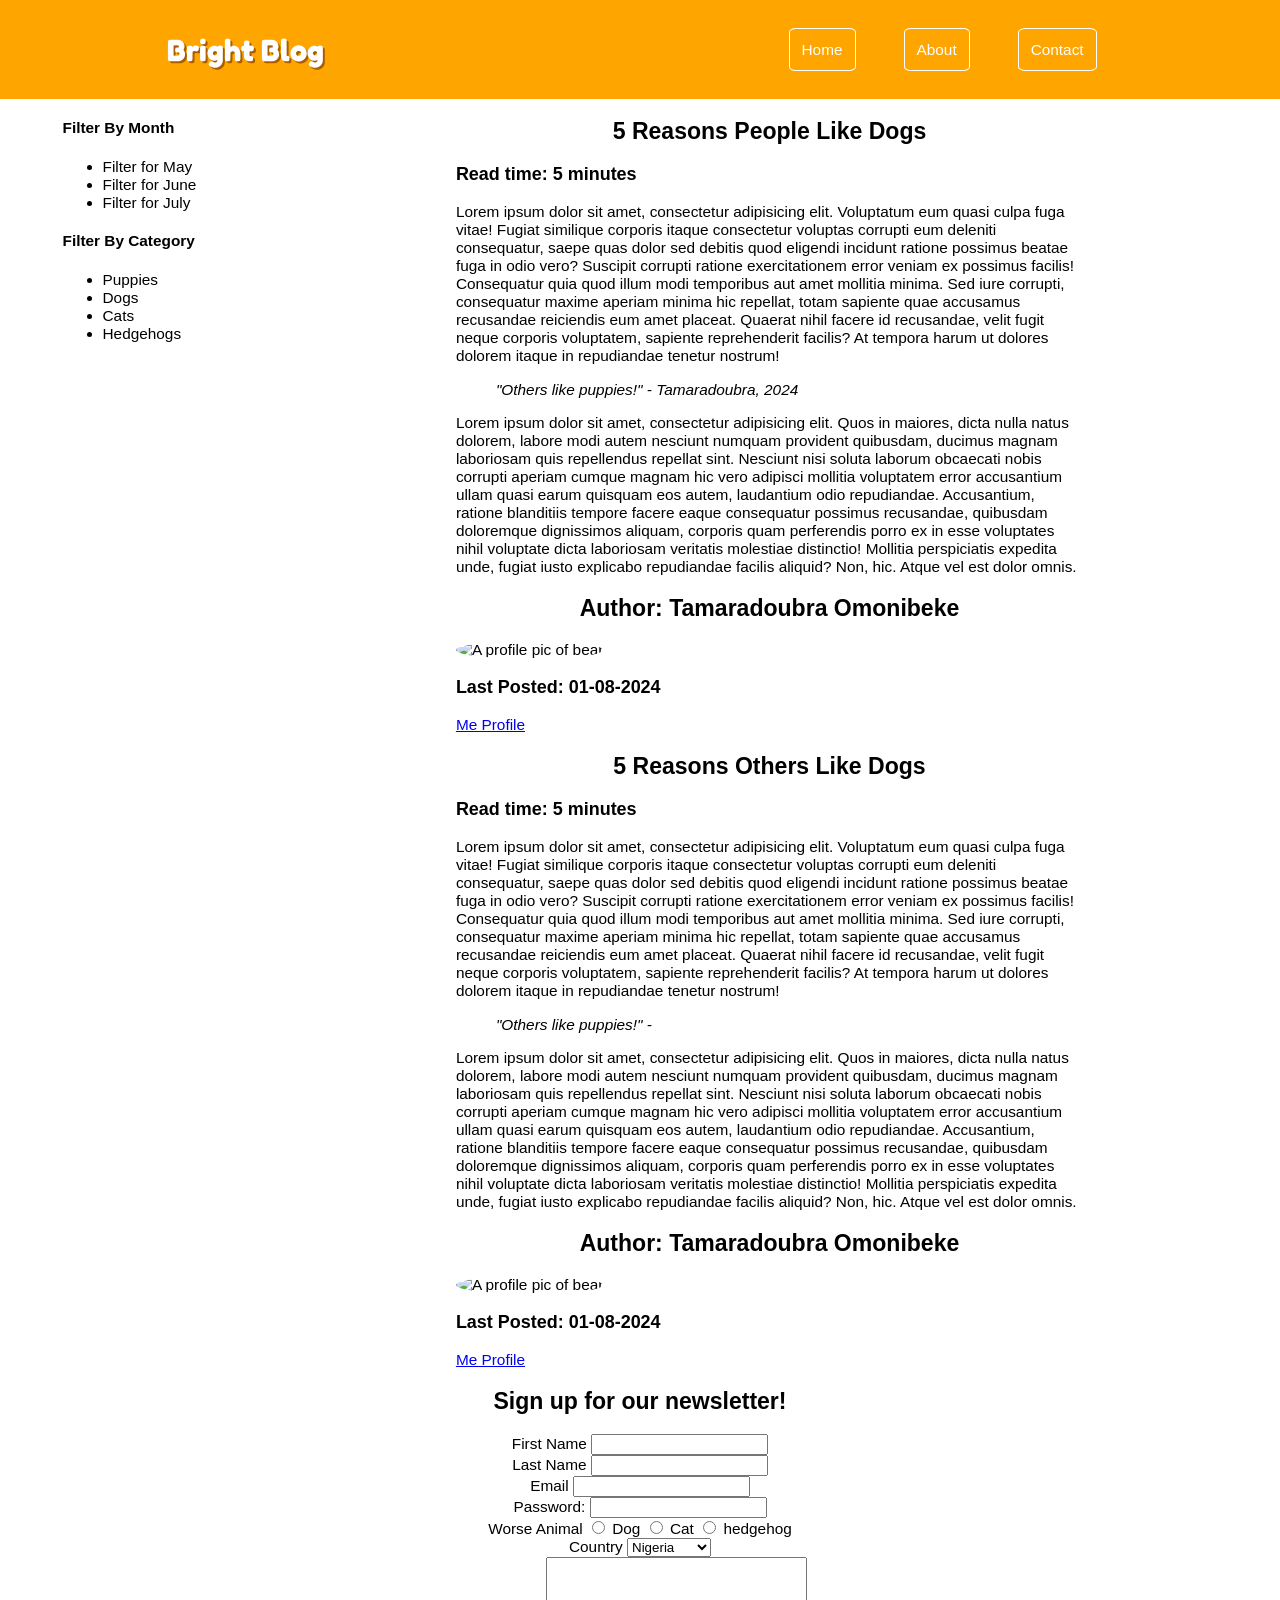
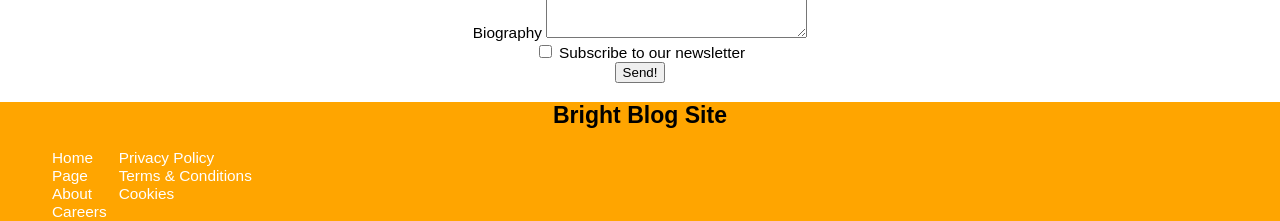
==== index.html @ 32a2860c "Changes made from index.copy to index" ====
<!DOCTYPE html>
<html lang="en">
<head>
    <link rel="stylesheet" href="style.css">
    <script src="app.js"></script>
    <link href="https://fonts.googleapis.com/css2?family=Fredoka+One&display=swap" rel="stylesheet">
    <meta charset="UTF-8">
    <!-- to comment ctrl + / -->
     <!-- the meta is info you don't want users to see -->
    <meta name="viewport" content="width=device-width, initial-scale=1.0">
    <!-- the meta name is for responsiveness -->
    <title>BrightBlog</title>
</head>
<body>
    <header id="main header"> 
         <!-- the content of the header goes in here -->
         <h1 id="logo">Bright Blog</h1>
         <nav>
            <ul id="nav-ul">
                <!-- the ul is unorded list and contains bulletpoints. the li is list -->
                 <!-- the a is anchor and href is where the link goes -->
                <li><a href="" class="navbutton">Home</a></li>
                <li><a href="" class="navbutton">About</a></li>
                <li><a href="" class="navbutton">Contact</a></li>
            </ul>
         </nav>
    </header>
    <main>
        <div id="main-content">
          <aside>
            <!-- to create a sidebar -->
            <section>
            <h4>Filter By Month</h4>
            <nav>
              <ul>
                <li><a href=""></a>Filter for May </li>
                <li><a href=""></a>Filter for June </li>
                <li><a href=""></a>Filter for July </li>
              </ul>
            </nav>
            </section>
            <section>
            <h4>Filter By Category</h4>
            <nav>
              <ul>
                <li><a href=""></a>Puppies </li>
                <li><a href=""></a>Dogs </li>
                <li><a href=""></a>Cats </li>
                <li><a href=""></a>Hedgehogs </li>
              </ul>
            </nav>
            </section>
          </aside>
          <div>
              <article>
              <header>
                    <!-- Article's header goes here -->
                    <h2>5 Reasons People Like Dogs</h2>
                    <h3>Read time: 5 minutes</h3>
              </header>
              <main>
                    <!-- you are not limited to a single main -->
                    <p>Lorem ipsum dolor sit amet, consectetur adipisicing elit. Voluptatum eum quasi culpa fuga vitae! Fugiat similique corporis itaque consectetur voluptas corrupti eum deleniti consequatur, saepe quas dolor sed debitis quod eligendi incidunt ratione possimus beatae fuga in odio vero? Suscipit corrupti ratione exercitationem error veniam ex possimus facilis! Consequatur quia quod illum modi temporibus aut amet mollitia minima. Sed iure corrupti, consequatur maxime aperiam minima hic repellat, totam sapiente quae accusamus recusandae reiciendis eum amet placeat. Quaerat nihil facere id recusandae, velit fugit neque corporis voluptatem, sapiente reprehenderit facilis? At tempora harum ut dolores dolorem itaque in repudiandae tenetur nostrum!<p> 
                    <blockquote> 
                      <cite>"Others like puppies!" - Tamaradoubra, 2024 </cite>
                    </blockquote>
                    <p>Lorem ipsum dolor sit amet, consectetur adipisicing elit. Quos in maiores, dicta nulla natus dolorem, labore modi autem nesciunt numquam provident quibusdam, ducimus magnam laboriosam quis repellendus repellat sint. Nesciunt nisi soluta laborum obcaecati nobis corrupti aperiam cumque magnam hic vero adipisci mollitia voluptatem error accusantium ullam quasi earum quisquam eos autem, laudantium odio repudiandae. Accusantium, ratione blanditiis tempore facere eaque consequatur possimus recusandae, quibusdam doloremque dignissimos aliquam, corporis quam perferendis porro ex in esse voluptates nihil voluptate dicta laboriosam veritatis molestiae distinctio! Mollitia perspiciatis expedita unde, fugiat iusto explicabo repudiandae facilis aliquid? Non, hic. Atque vel est dolor omnis.</p>
                    <!-- block quote tag for citation -->
                    <!-- Put lorem with number of words you want -->
              </main>
        <!-- main content of website goes here -->
              <footer>
                     <h2>Author: Tamaradoubra Omonibeke</h2>
                     <img src="https://placebear.com/100/100" alt="A profile pic of bear">
                     <!-- aly is description -->
                     <!-- change ratio with values after the link -->
                     <h3>Last Posted: 01-08-2024</h3>  
                     <a href="https://www.linkedin.com/in/tamaradoubra-omonibeke-5088aa254/" target="_blank">Me Profile</a>      
                      <!--use target blank to create a link that creates a new tab  -->
    <!-- footer content goes in here -->
              </footer> 
              </article>
              <article>
          <header>
                <!-- Article's header goes here -->
                <h2>5 Reasons Others Like Dogs</h2>
                <h3>Read time: 5 minutes</h3>
          </header>
          <main>
                <!-- you are not limited to a single main -->
                <p>Lorem ipsum dolor sit amet, consectetur adipisicing elit. Voluptatum eum quasi culpa fuga vitae! Fugiat similique corporis itaque consectetur voluptas corrupti eum deleniti consequatur, saepe quas dolor sed debitis quod eligendi incidunt ratione possimus beatae fuga in odio vero? Suscipit corrupti ratione exercitationem error veniam ex possimus facilis! Consequatur quia quod illum modi temporibus aut amet mollitia minima. Sed iure corrupti, consequatur maxime aperiam minima hic repellat, totam sapiente quae accusamus recusandae reiciendis eum amet placeat. Quaerat nihil facere id recusandae, velit fugit neque corporis voluptatem, sapiente reprehenderit facilis? At tempora harum ut dolores dolorem itaque in repudiandae tenetur nostrum!<p> 
                <blockquote> 
                  <cite>"Others like puppies!" - </cite>
                </blockquote>
                <p>Lorem ipsum dolor sit amet, consectetur adipisicing elit. Quos in maiores, dicta nulla natus dolorem, labore modi autem nesciunt numquam provident quibusdam, ducimus magnam laboriosam quis repellendus repellat sint. Nesciunt nisi soluta laborum obcaecati nobis corrupti aperiam cumque magnam hic vero adipisci mollitia voluptatem error accusantium ullam quasi earum quisquam eos autem, laudantium odio repudiandae. Accusantium, ratione blanditiis tempore facere eaque consequatur possimus recusandae, quibusdam doloremque dignissimos aliquam, corporis quam perferendis porro ex in esse voluptates nihil voluptate dicta laboriosam veritatis molestiae distinctio! Mollitia perspiciatis expedita unde, fugiat iusto explicabo repudiandae facilis aliquid? Non, hic. Atque vel est dolor omnis.</p>
                <!-- block quote tag for citation -->
                <!-- Put lorem with number of words you want -->
          </main>
    <!-- main content of website goes here -->
          <footer>
                 <h2>Author: Tamaradoubra Omonibeke</h2>
                 <img src="https://placebear.com/100/100" alt="A profile pic of bear">
                 <!-- aly is description -->
                 <!-- change ratio with values after the link -->
                 <h3>Last Posted: 01-08-2024</h3>  
                 <a href="https://www.linkedin.com/in/tamaradoubra-omonibeke-5088aa254/" target="_blank">Me Profile</a>      
                  <!--use target blank to create a link that creates a new tab  -->
<!-- footer content goes in here -->
          </footer> 
              </article>
          </div>
        </div>
          <h2> Sign up for our newsletter!</h2>
          <!-- make it a pop-up like modal or keep it here to remain in the botttom -->
           <form action="" method="">
              <label for="first_name">First Name</label>
              <input type="text" id="first_name" name="first_name" required>
              <br>
              <label for="last_name">Last Name</label>
              <input type="text" id="last_name" name="last_name" required>
              <br>

              <label for="email">Email</label>
              <input type="email" name="email" id="email">
              <br>

              <label for="password">Password:</label>
              <input type="password" name="password" id="password">
              <br>

              <label for="worse_animal">Worse Animal</label>
              <input type="radio" name="worse_animal" id="dog" value="dog">
              <label for="dog">Dog</label>
              <input type="radio" name="worse_animal" id="cat" value="cat">
              <label for="cat">Cat</label>
              <input type="radio" name="worse_animal" id="hedgehog" value="hedgehog">
              <label for="hedgehog">hedgehog</label>
              <br>

              <label for="country">Country</label>
              <select name="country" id="country">
                <option value="nigeria">Nigeria</option>
                <option value="mexico">Mexico</option>
                <option value="zimbabwe">Zimbabwe</option>
                <option value="england">England</option>
              </select>
              <br>

              <label for="bio">Biography</label>
              <textarea name="bio" id="bio" cols="30" rows="5"></textarea>

              <br>
              <input type="checkbox" id="subscribe" name="subscribe">
              <label for="subscribe">Subscribe to our newsletter</label>
              <br>

              <input type="submit" value="Send!">

           </form>
    </main>
    <footer>
        <h2>Bright Blog Site</h2>
        <section>
          <nav>
            <ul id="footer-ul">
              <div>
                <li><a href=""></a>Home</li>
                <li><a href=""></a>Page</li>
                <li><a href=""></a>About</li>
                <li><a href=""></a>Careers</li>
              </div>
              <div>
                <li><a href=""></a>Privacy Policy</li>
                <li><a href=""></a>Terms & Conditions</li>
                <li><a href="">Cookies</a></li>
              </div>
            </ul>
          </nav>
        </section>
    </footer>
</body>
</html>
---- style.css ----
body {
    font-family: Arial, Helvetica, sans-serif;
    margin: 0px;
    font-size: 1.2vw;
}

#logo {
    margin: 0px;
    padding: 8px;
    font-family: "Fredoka One", sans-serif;
    width: 18%;
    text-shadow: 2px 2px 0px rgb(170, 94, 1);

}

h1 {
    margin: 0px;
    padding: 8px;
}

/* adding 4 values go around top, right, bottom, left
if it's 2 its' top, bottom and left, right */

ul {
    margin: 0px;
}

body > header {
    background-color: orange;
    color:white;
    display: flex;
    height: 11vh;
    align-items: center; 
    justify-content: space-around;
}

body > header > nav > ul{
    list-style: none;
    text-decoration: none;
}

.navbutton {
    color: white;
    text-decoration: none;
    padding: 12px;
    border: 1px solid white;
    border-radius: 10%;
}

body > main article {
    width: 70%;
    margin: auto;
}
#main-content {
    display: flex;
    justify-content: space-around;
}

#main-content > div {
    width: 70%;
}

form {
    text-align: center;

}

#nav-ul {
    display: flex;
}

#nav-ul > li {
    padding: 8px;
    margin: 16px;
}

h2 {
    text-align: center;
}

body > footer { 
    background-color: orange;
}

img {
    border-radius: 50%;
}

#footer-ul {
    display: flex;
    list-style: none;
}

#footer-ul > div > li {
    margin-left: 12px;
    color: white;
    text-decoration: none;
}

#footer-ul > div > li > a{
    text-decoration: none;
    color: white;
}
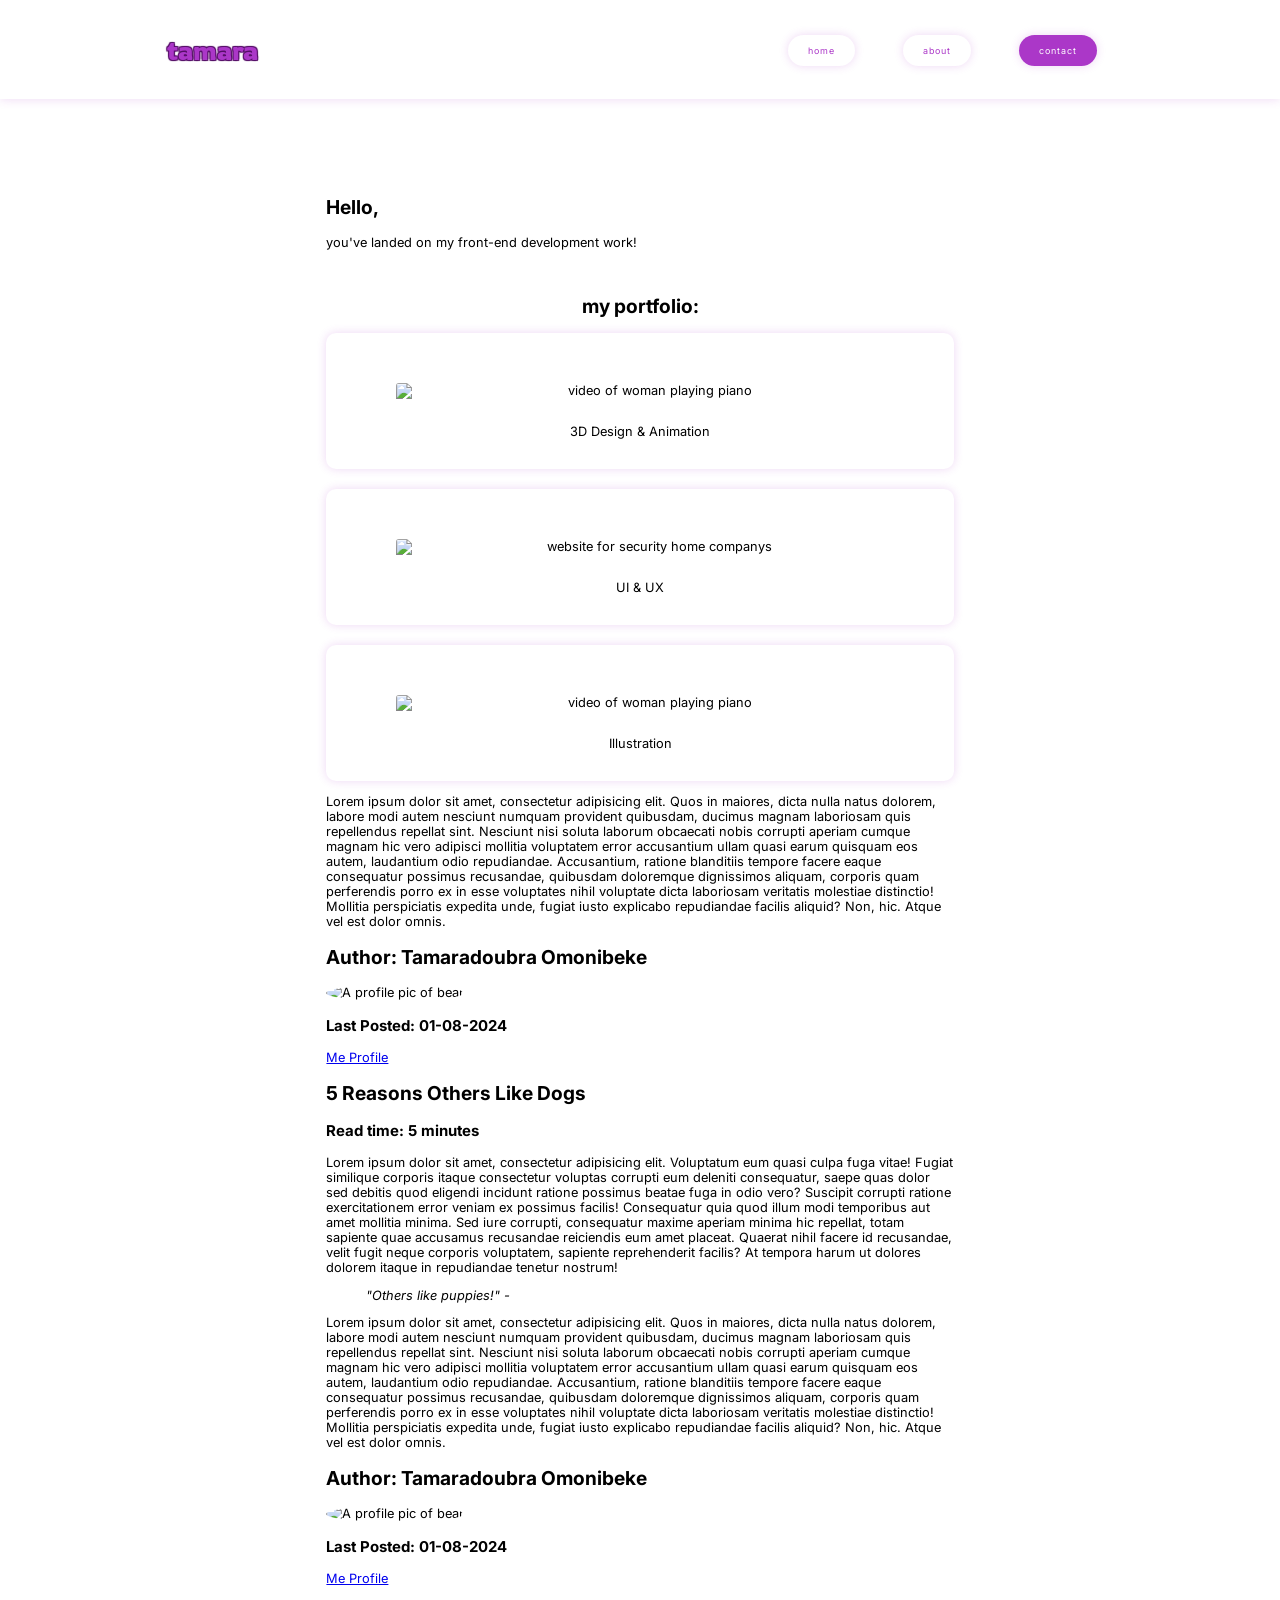
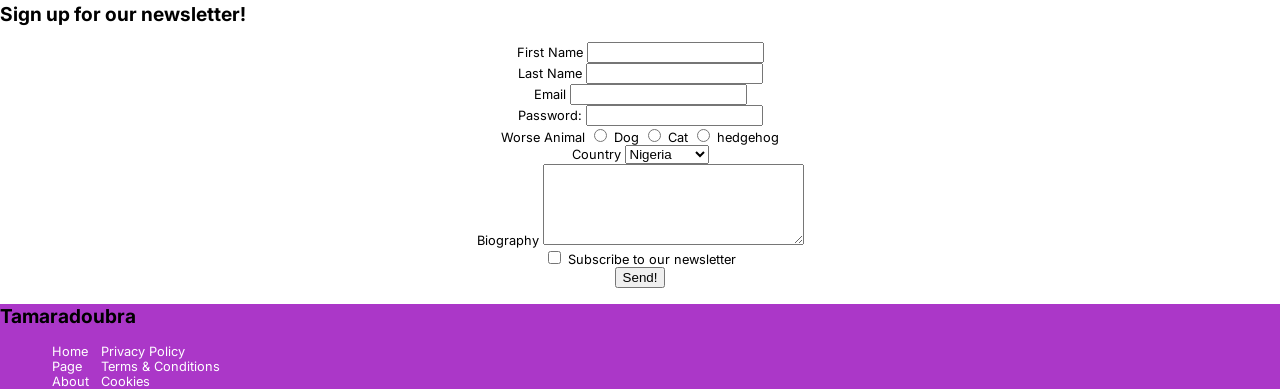
==== commit ba54d85c: "Changing the website" ====
--- a/index.html
+++ b/index.html
@@ -3,67 +3,72 @@
 <head>
     <link rel="stylesheet" href="style.css">
     <script src="app.js"></script>
-    <link href="https://fonts.googleapis.com/css2?family=Fredoka+One&display=swap" rel="stylesheet">
+    <link href="https://fonts.googleapis.com/css2?family=Inter:ital,opsz,wght@0,14..32,100..900;1,14..32,100..900&display=swap" rel="stylesheet">
+    <link href="https://fonts.googleapis.com/css2?family=Rowdies:wght@300;400;700&display=swap" rel="stylesheet">
     <meta charset="UTF-8">
     <!-- to comment ctrl + / -->
      <!-- the meta is info you don't want users to see -->
     <meta name="viewport" content="width=device-width, initial-scale=1.0">
     <!-- the meta name is for responsiveness -->
-    <title>BrightBlog</title>
+    <title>Tamaradoubra Omonibeke</title>
 </head>
 <body>
     <header id="main header"> 
          <!-- the content of the header goes in here -->
-         <h1 id="logo">Bright Blog</h1>
+         <h1 id="logo">tamara</h1>
          <nav>
             <ul id="nav-ul">
                 <!-- the ul is unorded list and contains bulletpoints. the li is list -->
                  <!-- the a is anchor and href is where the link goes -->
                 <li><a href="" class="navbutton">Home</a></li>
                 <li><a href="" class="navbutton">About</a></li>
-                <li><a href="" class="navbutton">Contact</a></li>
+                <li><a href="" class="navbutton" id="contact">Contact</a></li>
             </ul>
          </nav>
     </header>
     <main>
         <div id="main-content">
-          <aside>
-            <!-- to create a sidebar -->
+          <!-- <aside>
+             to create a sidebar
             <section>
-            <h4>Filter By Month</h4>
+            <h4>Design Works</h4>
             <nav>
               <ul>
-                <li><a href=""></a>Filter for May </li>
-                <li><a href=""></a>Filter for June </li>
-                <li><a href=""></a>Filter for July </li>
+                <li><a href=""></a>3D & Animation </li>
+                <li><a href=""></a>UI & UX </li>
+                <li><a href=""></a>Illustration </li>
               </ul>
             </nav>
             </section>
             <section>
-            <h4>Filter By Category</h4>
+            <h4>Interests</h4>
             <nav>
               <ul>
-                <li><a href=""></a>Puppies </li>
-                <li><a href=""></a>Dogs </li>
-                <li><a href=""></a>Cats </li>
-                <li><a href=""></a>Hedgehogs </li>
+                <li><a href=""></a>Baking </li>
+                <li><a href=""></a>Shows </li>
+                <li><a href=""></a>Languages </li>
               </ul>
             </nav>
             </section>
-          </aside>
+          </aside> -->
           <div>
               <article>
               <header>
                     <!-- Article's header goes here -->
-                    <h2>5 Reasons People Like Dogs</h2>
-                    <h3>Read time: 5 minutes</h3>
+                    <h2>Hello,</h2>
               </header>
               <main>
                     <!-- you are not limited to a single main -->
-                    <p>Lorem ipsum dolor sit amet, consectetur adipisicing elit. Voluptatum eum quasi culpa fuga vitae! Fugiat similique corporis itaque consectetur voluptas corrupti eum deleniti consequatur, saepe quas dolor sed debitis quod eligendi incidunt ratione possimus beatae fuga in odio vero? Suscipit corrupti ratione exercitationem error veniam ex possimus facilis! Consequatur quia quod illum modi temporibus aut amet mollitia minima. Sed iure corrupti, consequatur maxime aperiam minima hic repellat, totam sapiente quae accusamus recusandae reiciendis eum amet placeat. Quaerat nihil facere id recusandae, velit fugit neque corporis voluptatem, sapiente reprehenderit facilis? At tempora harum ut dolores dolorem itaque in repudiandae tenetur nostrum!<p> 
-                    <blockquote> 
-                      <cite>"Others like puppies!" - Tamaradoubra, 2024 </cite>
-                    </blockquote>
+                    <p> you've landed on my front-end development work!<p> 
+                    <br>
+                    <h2 class="portfolio">my portfolio:</h2>
+                      <div class="grid-container">
+                        <div class="card">
+                          <img class="talents" src="gold_life.jpg" alt="video of woman playing piano">  3D Design & Animation 
+                        </div>
+                        <div class="card"> <img class="talents" src="Homepage .jpg" alt="website for security home companys">UI & UX</div>
+                        <div class="card"> <img class="talents" src="gold_life.jpg" alt="video of woman playing piano">Illustration</div>
+                      </div>
                     <p>Lorem ipsum dolor sit amet, consectetur adipisicing elit. Quos in maiores, dicta nulla natus dolorem, labore modi autem nesciunt numquam provident quibusdam, ducimus magnam laboriosam quis repellendus repellat sint. Nesciunt nisi soluta laborum obcaecati nobis corrupti aperiam cumque magnam hic vero adipisci mollitia voluptatem error accusantium ullam quasi earum quisquam eos autem, laudantium odio repudiandae. Accusantium, ratione blanditiis tempore facere eaque consequatur possimus recusandae, quibusdam doloremque dignissimos aliquam, corporis quam perferendis porro ex in esse voluptates nihil voluptate dicta laboriosam veritatis molestiae distinctio! Mollitia perspiciatis expedita unde, fugiat iusto explicabo repudiandae facilis aliquid? Non, hic. Atque vel est dolor omnis.</p>
                     <!-- block quote tag for citation -->
                     <!-- Put lorem with number of words you want -->
@@ -159,7 +164,7 @@
            </form>
     </main>
     <footer>
-        <h2>Bright Blog Site</h2>
+        <h2>Tamaradoubra</Table></h2>
         <section>
           <nav>
             <ul id="footer-ul">
@@ -167,7 +172,6 @@
                 <li><a href=""></a>Home</li>
                 <li><a href=""></a>Page</li>
                 <li><a href=""></a>About</li>
-                <li><a href=""></a>Careers</li>
               </div>
               <div>
                 <li><a href=""></a>Privacy Policy</li>
--- a/style.css
+++ b/style.css
@@ -1,16 +1,23 @@
 
 body {
-    font-family: Arial, Helvetica, sans-serif;
+    font-family: "Inter", Helvetica, sans-serif;
     margin: 0px;
-    font-size: 1.2vw;
+    font-size: 1vw;
 }
 
 #logo {
     margin: 0px;
     padding: 8px;
-    font-family: "Fredoka One", sans-serif;
+    font-family: "Rowdies", sans-serif;
+    font-weight: 400;
+    letter-spacing: auto;
     width: 18%;
-    text-shadow: 2px 2px 0px rgb(170, 94, 1);
+    color: rgb(171, 55, 200);
+    text-shadow:
+   -1px -1px 0.8px rgb(86, 15, 104),  
+    1px -1px 0.8px  rgb(86, 15, 104),
+    -1px 1px 0.8px  rgb(86, 15, 104),
+     1px 1px 0.8px  rgb(86, 15, 104);
 
 }
 
@@ -19,6 +26,9 @@
     padding: 8px;
 }
 
+.portfolio {
+    text-align: center;
+}
 /* adding 4 values go around top, right, bottom, left
 if it's 2 its' top, bottom and left, right */
 
@@ -27,12 +37,13 @@
 }
 
 body > header {
-    background-color: orange;
     color:white;
     display: flex;
     height: 11vh;
     align-items: center; 
     justify-content: space-around;
+    margin: 0px 0px 80px 0px;
+    box-shadow: 0 0 10px rgb(171, 55, 200, 20%);
 }
 
 body > header > nav > ul{
@@ -41,11 +52,15 @@
 }
 
 .navbutton {
-    color: white;
+    color: rgb(171, 55, 200);
+    font-family: "Inter", sans-serif;
     text-decoration: none;
-    padding: 12px;
-    border: 1px solid white;
-    border-radius: 10%;
+    box-shadow: 0 0 10px rgb(171, 55, 200, 20%);
+    padding: 10px 20px;
+    border-radius: 20px;
+    text-transform: lowercase;
+    font-size: 0.7vw;
+    letter-spacing: 1px;
 }
 
 body > main article {
@@ -75,21 +90,42 @@
     margin: 16px;
 }
 
-h2 {
-    text-align: center;
-}
-
 body > footer { 
-    background-color: orange;
+    background-color: rgb(171, 55, 200);
 }
 
 img {
     border-radius: 50%;
 }
 
+.grid-container {
+  display: grid;
+  grid-template-columns: repeat(1, 1fr);
+  grid-gap: 20px;
+}
+
+.card {
+  background-color: #fff;
+  padding: 30px;
+  box-shadow: 0 0 10px rgb(171, 55, 200, 20%);
+  border-radius: 10px;
+  display:grid;
+  grid-template-rows: repeat() ;
+  grid-gap: 5px;
+  text-align: center;
+}
+
+
 #footer-ul {
     display: flex;
     list-style: none;
+}
+
+.talents {
+    width: 90%;
+    height: 84%;
+    border-radius: 3px;
+    margin: 20px 40px 20px 40px;
 }
 
 #footer-ul > div > li {
@@ -98,6 +134,11 @@
     text-decoration: none;
 }
 
+#contact{
+    color: white;
+    background-color: rgb(171, 55, 200);
+}
+
 #footer-ul > div > li > a{
     text-decoration: none;
     color: white;
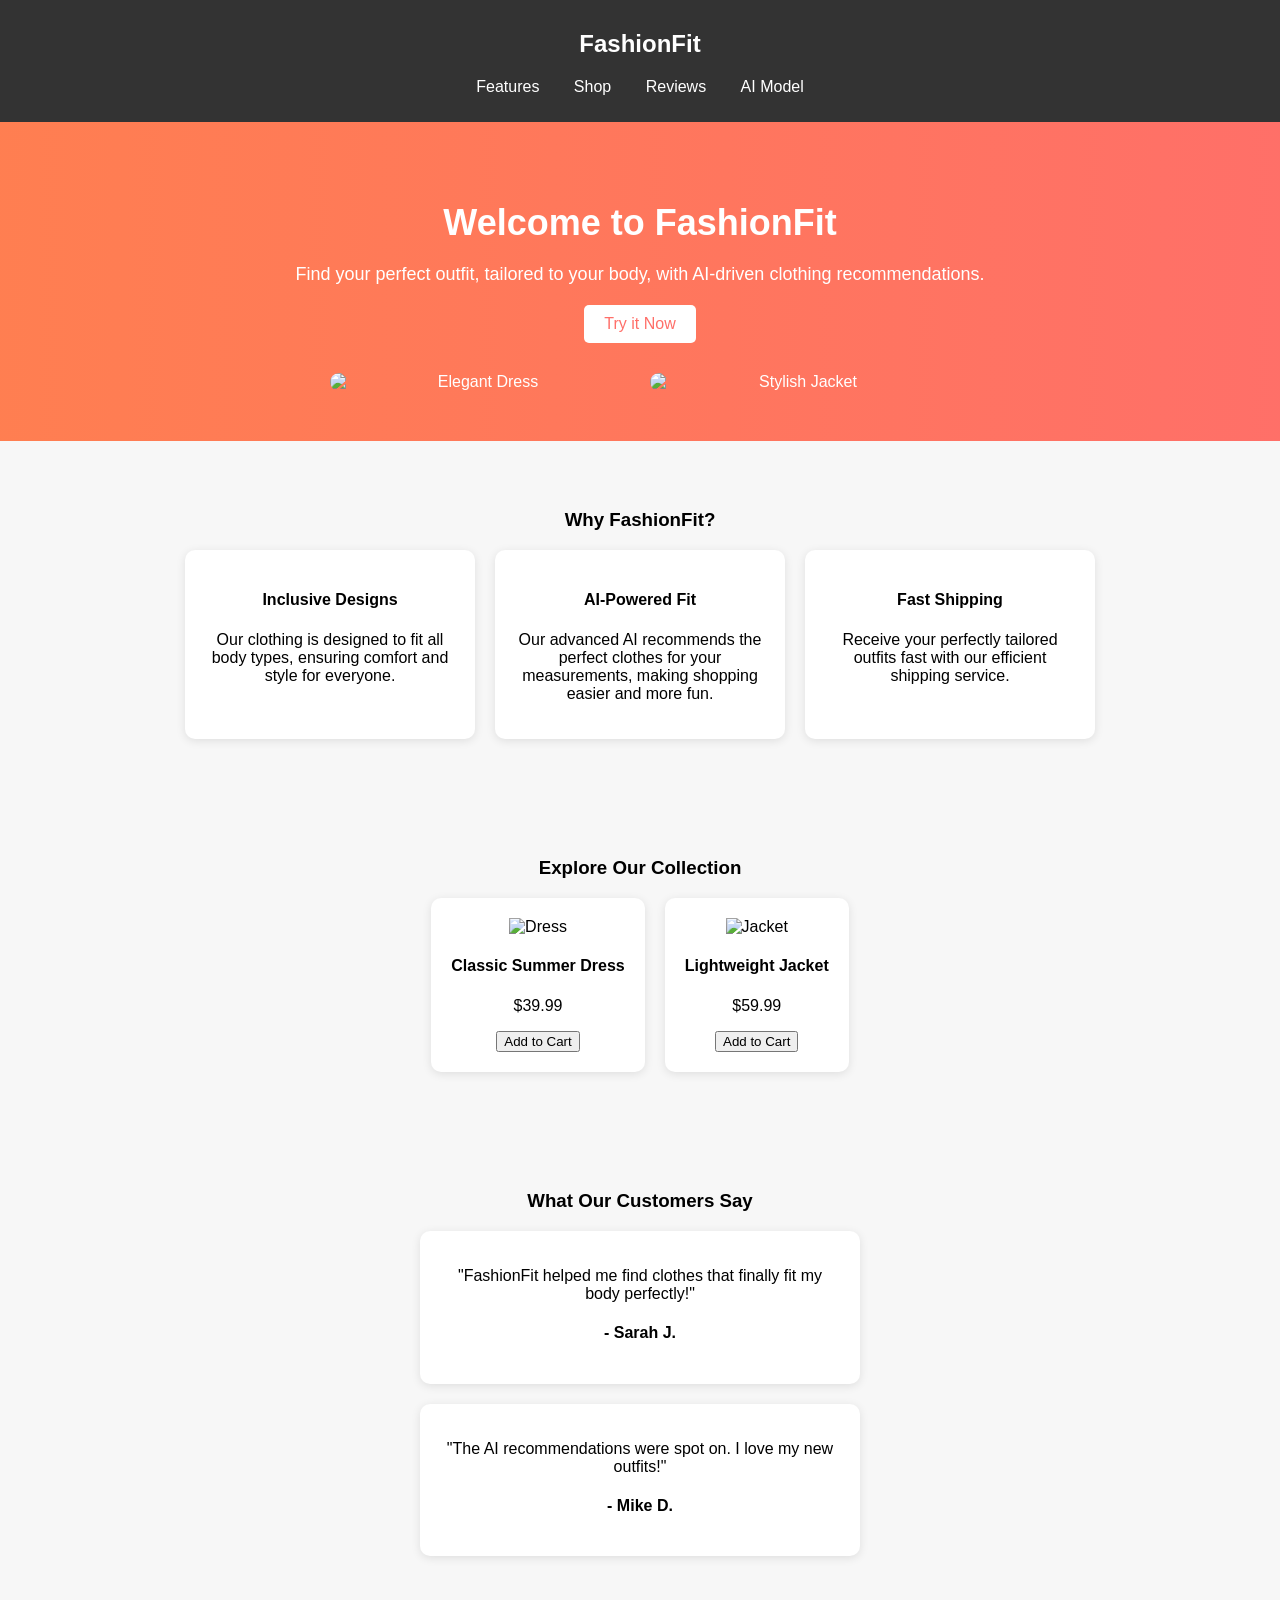
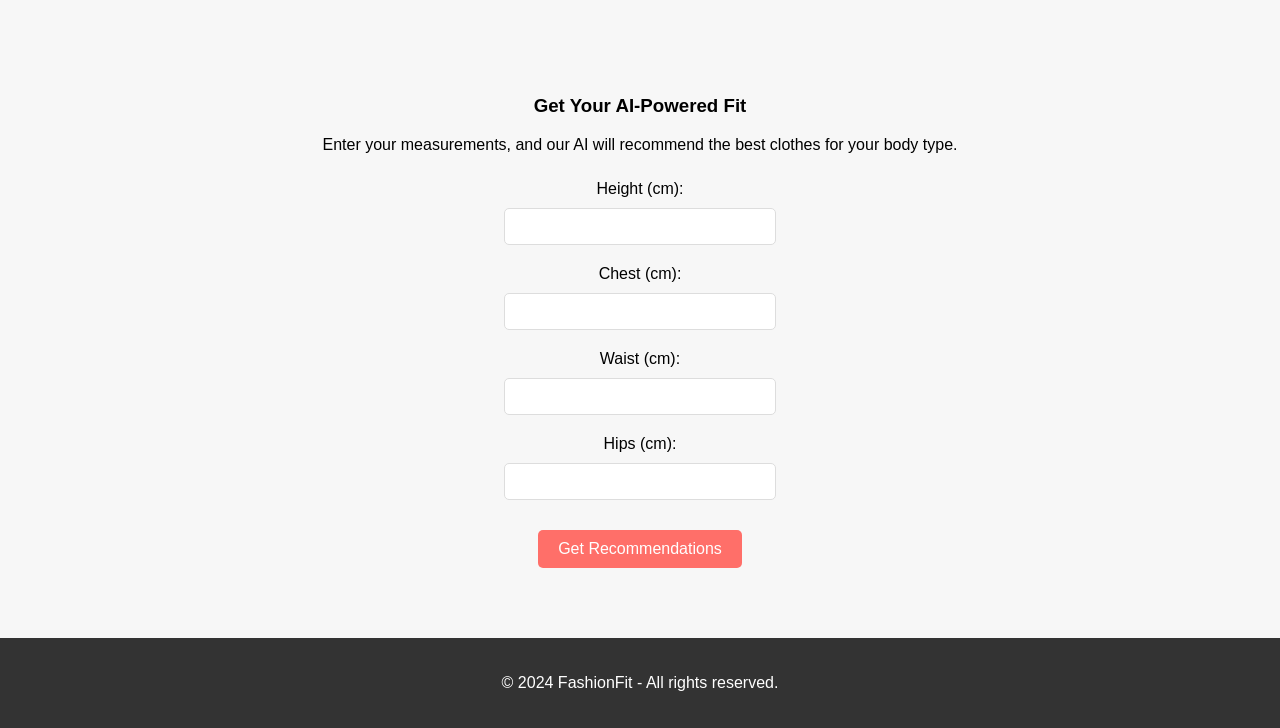
==== commit 5a48e791: "change" ====
--- a/index.html
+++ b/index.html
@@ -1,186 +1,120 @@
 <!DOCTYPE html>
 <html lang="en">
 <head>
+    <meta charset="UTF-8">
+    <meta name="viewport" content="width=device-width, initial-scale=1.0">
+    <meta name="description" content="Inclusive fashion e-commerce site offering personalized clothing recommendations through AI-powered measurements.">
+    <script src="app.js"></script>
+    <title>FashionFit - Your Perfect Style</title>
     <link rel="stylesheet" href="style.css">
-    <script src="app.js"></script>
-    <link href="https://fonts.googleapis.com/css2?family=Inter:ital,opsz,wght@0,14..32,100..900;1,14..32,100..900&display=swap" rel="stylesheet">
-    <link href="https://fonts.googleapis.com/css2?family=Rowdies:wght@300;400;700&display=swap" rel="stylesheet">
-    <meta charset="UTF-8">
-    <!-- to comment ctrl + / -->
-     <!-- the meta is info you don't want users to see -->
-    <meta name="viewport" content="width=device-width, initial-scale=1.0">
-    <!-- the meta name is for responsiveness -->
-    <title>Tamaradoubra Omonibeke</title>
 </head>
 <body>
-    <header id="main header"> 
-         <!-- the content of the header goes in here -->
-         <h1 id="logo">tamara</h1>
-         <nav>
-            <ul id="nav-ul">
-                <!-- the ul is unorded list and contains bulletpoints. the li is list -->
-                 <!-- the a is anchor and href is where the link goes -->
-                <li><a href="" class="navbutton">Home</a></li>
-                <li><a href="" class="navbutton">About</a></li>
-                <li><a href="" class="navbutton" id="contact">Contact</a></li>
+    <!-- Header -->
+    <header>
+        <nav>
+            <div class="logo">
+                <h1>FashionFit</h1>
+            </div>
+            <ul>
+                <li><a href="#features">Features</a></li>
+                <li><a href="#shop">Shop</a></li>
+                <li><a href="#reviews">Reviews</a></li>
+                <li><a href="#ai-model">AI Model</a></li>
             </ul>
-         </nav>
+        </nav>
     </header>
-    <main>
-        <div id="main-content">
-          <!-- <aside>
-             to create a sidebar
-            <section>
-            <h4>Design Works</h4>
-            <nav>
-              <ul>
-                <li><a href=""></a>3D & Animation </li>
-                <li><a href=""></a>UI & UX </li>
-                <li><a href=""></a>Illustration </li>
-              </ul>
-            </nav>
-            </section>
-            <section>
-            <h4>Interests</h4>
-            <nav>
-              <ul>
-                <li><a href=""></a>Baking </li>
-                <li><a href=""></a>Shows </li>
-                <li><a href=""></a>Languages </li>
-              </ul>
-            </nav>
-            </section>
-          </aside> -->
-          <div>
-              <article>
-              <header>
-                    <!-- Article's header goes here -->
-                    <h2>Hello,</h2>
-              </header>
-              <main>
-                    <!-- you are not limited to a single main -->
-                    <p> you've landed on my front-end development work!<p> 
-                    <br>
-                    <h2 class="portfolio">my portfolio:</h2>
-                      <div class="grid-container">
-                        <div class="card">
-                          <img class="talents" src="gold_life.jpg" alt="video of woman playing piano">  3D Design & Animation 
-                        </div>
-                        <div class="card"> <img class="talents" src="Homepage .jpg" alt="website for security home companys">UI & UX</div>
-                        <div class="card"> <img class="talents" src="gold_life.jpg" alt="video of woman playing piano">Illustration</div>
-                      </div>
-                    <p>Lorem ipsum dolor sit amet, consectetur adipisicing elit. Quos in maiores, dicta nulla natus dolorem, labore modi autem nesciunt numquam provident quibusdam, ducimus magnam laboriosam quis repellendus repellat sint. Nesciunt nisi soluta laborum obcaecati nobis corrupti aperiam cumque magnam hic vero adipisci mollitia voluptatem error accusantium ullam quasi earum quisquam eos autem, laudantium odio repudiandae. Accusantium, ratione blanditiis tempore facere eaque consequatur possimus recusandae, quibusdam doloremque dignissimos aliquam, corporis quam perferendis porro ex in esse voluptates nihil voluptate dicta laboriosam veritatis molestiae distinctio! Mollitia perspiciatis expedita unde, fugiat iusto explicabo repudiandae facilis aliquid? Non, hic. Atque vel est dolor omnis.</p>
-                    <!-- block quote tag for citation -->
-                    <!-- Put lorem with number of words you want -->
-              </main>
-        <!-- main content of website goes here -->
-              <footer>
-                     <h2>Author: Tamaradoubra Omonibeke</h2>
-                     <img src="https://placebear.com/100/100" alt="A profile pic of bear">
-                     <!-- aly is description -->
-                     <!-- change ratio with values after the link -->
-                     <h3>Last Posted: 01-08-2024</h3>  
-                     <a href="https://www.linkedin.com/in/tamaradoubra-omonibeke-5088aa254/" target="_blank">Me Profile</a>      
-                      <!--use target blank to create a link that creates a new tab  -->
-    <!-- footer content goes in here -->
-              </footer> 
-              </article>
-              <article>
-          <header>
-                <!-- Article's header goes here -->
-                <h2>5 Reasons Others Like Dogs</h2>
-                <h3>Read time: 5 minutes</h3>
-          </header>
-          <main>
-                <!-- you are not limited to a single main -->
-                <p>Lorem ipsum dolor sit amet, consectetur adipisicing elit. Voluptatum eum quasi culpa fuga vitae! Fugiat similique corporis itaque consectetur voluptas corrupti eum deleniti consequatur, saepe quas dolor sed debitis quod eligendi incidunt ratione possimus beatae fuga in odio vero? Suscipit corrupti ratione exercitationem error veniam ex possimus facilis! Consequatur quia quod illum modi temporibus aut amet mollitia minima. Sed iure corrupti, consequatur maxime aperiam minima hic repellat, totam sapiente quae accusamus recusandae reiciendis eum amet placeat. Quaerat nihil facere id recusandae, velit fugit neque corporis voluptatem, sapiente reprehenderit facilis? At tempora harum ut dolores dolorem itaque in repudiandae tenetur nostrum!<p> 
-                <blockquote> 
-                  <cite>"Others like puppies!" - </cite>
-                </blockquote>
-                <p>Lorem ipsum dolor sit amet, consectetur adipisicing elit. Quos in maiores, dicta nulla natus dolorem, labore modi autem nesciunt numquam provident quibusdam, ducimus magnam laboriosam quis repellendus repellat sint. Nesciunt nisi soluta laborum obcaecati nobis corrupti aperiam cumque magnam hic vero adipisci mollitia voluptatem error accusantium ullam quasi earum quisquam eos autem, laudantium odio repudiandae. Accusantium, ratione blanditiis tempore facere eaque consequatur possimus recusandae, quibusdam doloremque dignissimos aliquam, corporis quam perferendis porro ex in esse voluptates nihil voluptate dicta laboriosam veritatis molestiae distinctio! Mollitia perspiciatis expedita unde, fugiat iusto explicabo repudiandae facilis aliquid? Non, hic. Atque vel est dolor omnis.</p>
-                <!-- block quote tag for citation -->
-                <!-- Put lorem with number of words you want -->
-          </main>
-    <!-- main content of website goes here -->
-          <footer>
-                 <h2>Author: Tamaradoubra Omonibeke</h2>
-                 <img src="https://placebear.com/100/100" alt="A profile pic of bear">
-                 <!-- aly is description -->
-                 <!-- change ratio with values after the link -->
-                 <h3>Last Posted: 01-08-2024</h3>  
-                 <a href="https://www.linkedin.com/in/tamaradoubra-omonibeke-5088aa254/" target="_blank">Me Profile</a>      
-                  <!--use target blank to create a link that creates a new tab  -->
-<!-- footer content goes in here -->
-          </footer> 
-              </article>
-          </div>
+
+    <!-- Hero Section -->
+    <section id="hero" class="hero-section">
+        <div class="hero-content">
+            <h2>Welcome to FashionFit</h2>
+            <p>Find your perfect outfit, tailored to your body, with AI-driven clothing recommendations.</p>
+            <button onclick="scrollToAIModel()">Try it Now</button>
         </div>
-          <h2> Sign up for our newsletter!</h2>
-          <!-- make it a pop-up like modal or keep it here to remain in the botttom -->
-           <form action="" method="">
-              <label for="first_name">First Name</label>
-              <input type="text" id="first_name" name="first_name" required>
-              <br>
-              <label for="last_name">Last Name</label>
-              <input type="text" id="last_name" name="last_name" required>
-              <br>
+        <div class="hero-images">
+            <img src="dress1.jpg" alt="Elegant Dress">
+            <img src="jacket.jpg" alt="Stylish Jacket">
+        </div>
+    </section>
 
-              <label for="email">Email</label>
-              <input type="email" name="email" id="email">
-              <br>
+    <!-- Features Section -->
+    <section id="features" class="features-section">
+        <h3>Why FashionFit?</h3>
+        <div class="features-grid">
+            <div class="feature-card">
+                <h4>Inclusive Designs</h4>
+                <p>Our clothing is designed to fit all body types, ensuring comfort and style for everyone.</p>
+            </div>
+            <div class="feature-card">
+                <h4>AI-Powered Fit</h4>
+                <p>Our advanced AI recommends the perfect clothes for your measurements, making shopping easier and more fun.</p>
+            </div>
+            <div class="feature-card">
+                <h4>Fast Shipping</h4>
+                <p>Receive your perfectly tailored outfits fast with our efficient shipping service.</p>
+            </div>
+        </div>
+    </section>
 
-              <label for="password">Password:</label>
-              <input type="password" name="password" id="password">
-              <br>
+    <!-- Shop Preview -->
+    <section id="shop" class="shop-preview">
+        <h3>Explore Our Collection</h3>
+        <div class="product-grid">
+            <div class="product-card">
+                <img src="product1.jpg" alt="Dress">
+                <h4>Classic Summer Dress</h4>
+                <p>$39.99</p>
+                <button>Add to Cart</button>
+            </div>
+            <div class="product-card">
+                <img src="product2.jpg" alt="Jacket">
+                <h4>Lightweight Jacket</h4>
+                <p>$59.99</p>
+                <button>Add to Cart</button>
+            </div>
+        </div>
+    </section>
 
-              <label for="worse_animal">Worse Animal</label>
-              <input type="radio" name="worse_animal" id="dog" value="dog">
-              <label for="dog">Dog</label>
-              <input type="radio" name="worse_animal" id="cat" value="cat">
-              <label for="cat">Cat</label>
-              <input type="radio" name="worse_animal" id="hedgehog" value="hedgehog">
-              <label for="hedgehog">hedgehog</label>
-              <br>
+    <!-- Reviews Section -->
+    <section id="reviews" class="reviews-section">
+        <h3>What Our Customers Say</h3>
+        <div class="review-card">
+            <p>"FashionFit helped me find clothes that finally fit my body perfectly!"</p>
+            <h4>- Sarah J.</h4>
+        </div>
+        <div class="review-card">
+            <p>"The AI recommendations were spot on. I love my new outfits!"</p>
+            <h4>- Mike D.</h4>
+        </div>
+    </section>
 
-              <label for="country">Country</label>
-              <select name="country" id="country">
-                <option value="nigeria">Nigeria</option>
-                <option value="mexico">Mexico</option>
-                <option value="zimbabwe">Zimbabwe</option>
-                <option value="england">England</option>
-              </select>
-              <br>
+    <!-- AI Model Section -->
+    <section id="ai-model" class="ai-model-section">
+        <h3>Get Your AI-Powered Fit</h3>
+        <p>Enter your measurements, and our AI will recommend the best clothes for your body type.</p>
+        <form id="ai-form">
+            <label for="height">Height (cm):</label>
+            <input type="number" id="height" name="height" required>
+            
+            <label for="chest">Chest (cm):</label>
+            <input type="number" id="chest" name="chest" required>
+            
+            <label for="waist">Waist (cm):</label>
+            <input type="number" id="waist" name="waist" required>
+            
+            <label for="hips">Hips (cm):</label>
+            <input type="number" id="hips" name="hips" required>
+            
+            <button type="submit">Get Recommendations</button>
+        </form>
+        <div id="ai-recommendations"></div>
+    </section>
 
-              <label for="bio">Biography</label>
-              <textarea name="bio" id="bio" cols="30" rows="5"></textarea>
+    <!-- Footer -->
+    <footer>
+        <p>&copy; 2024 FashionFit - All rights reserved.</p>
+    </footer>
 
-              <br>
-              <input type="checkbox" id="subscribe" name="subscribe">
-              <label for="subscribe">Subscribe to our newsletter</label>
-              <br>
-
-              <input type="submit" value="Send!">
-
-           </form>
-    </main>
-    <footer>
-        <h2>Tamaradoubra</Table></h2>
-        <section>
-          <nav>
-            <ul id="footer-ul">
-              <div>
-                <li><a href=""></a>Home</li>
-                <li><a href=""></a>Page</li>
-                <li><a href=""></a>About</li>
-              </div>
-              <div>
-                <li><a href=""></a>Privacy Policy</li>
-                <li><a href=""></a>Terms & Conditions</li>
-                <li><a href="">Cookies</a></li>
-              </div>
-            </ul>
-          </nav>
-        </section>
-    </footer>
+    <script src="script.js"></script>
 </body>
-</html>+</html>
--- a/style.css
+++ b/style.css
@@ -1,145 +1,196 @@
 
+/* General Styles */
 body {
-    font-family: "Inter", Helvetica, sans-serif;
-    margin: 0px;
-    font-size: 1vw;
+    font-family: 'Poppins', sans-serif;
+    margin: 0;
+    padding: 0;
+    background-color: #f7f7f7;
+    display: flex;
+    flex-direction: column;
+    align-items: center;
+    justify-content: center;
 }
 
-#logo {
-    margin: 0px;
-    padding: 8px;
-    font-family: "Rowdies", sans-serif;
-    font-weight: 400;
-    letter-spacing: auto;
-    width: 18%;
-    color: rgb(171, 55, 200);
-    text-shadow:
-   -1px -1px 0.8px rgb(86, 15, 104),  
-    1px -1px 0.8px  rgb(86, 15, 104),
-    -1px 1px 0.8px  rgb(86, 15, 104),
-     1px 1px 0.8px  rgb(86, 15, 104);
-
+/* Header */
+header {
+    width: 100%;
+    background-color: #333;
+    color: white;
+    padding: 10px 0;
+    text-align: center;
 }
 
-h1 {
-    margin: 0px;
-    padding: 8px;
+header .logo h1 {
+    font-size: 24px;
 }
 
-.portfolio {
-    text-align: center;
-}
-/* adding 4 values go around top, right, bottom, left
-if it's 2 its' top, bottom and left, right */
-
-ul {
-    margin: 0px;
+nav ul {
+    list-style-type: none;
+    padding: 0;
 }
 
-body > header {
-    color:white;
-    display: flex;
-    height: 11vh;
-    align-items: center; 
-    justify-content: space-around;
-    margin: 0px 0px 80px 0px;
-    box-shadow: 0 0 10px rgb(171, 55, 200, 20%);
+nav ul li {
+    display: inline-block;
+    margin: 0 15px;
 }
 
-body > header > nav > ul{
-    list-style: none;
-    text-decoration: none;
-}
-
-.navbutton {
-    color: rgb(171, 55, 200);
-    font-family: "Inter", sans-serif;
-    text-decoration: none;
-    box-shadow: 0 0 10px rgb(171, 55, 200, 20%);
-    padding: 10px 20px;
-    border-radius: 20px;
-    text-transform: lowercase;
-    font-size: 0.7vw;
-    letter-spacing: 1px;
-}
-
-body > main article {
-    width: 70%;
-    margin: auto;
-}
-#main-content {
-    display: flex;
-    justify-content: space-around;
-}
-
-#main-content > div {
-    width: 70%;
-}
-
-form {
-    text-align: center;
-
-}
-
-#nav-ul {
-    display: flex;
-}
-
-#nav-ul > li {
-    padding: 8px;
-    margin: 16px;
-}
-
-body > footer { 
-    background-color: rgb(171, 55, 200);
-}
-
-img {
-    border-radius: 50%;
-}
-
-.grid-container {
-  display: grid;
-  grid-template-columns: repeat(1, 1fr);
-  grid-gap: 20px;
-}
-
-.card {
-  background-color: #fff;
-  padding: 30px;
-  box-shadow: 0 0 10px rgb(171, 55, 200, 20%);
-  border-radius: 10px;
-  display:grid;
-  grid-template-rows: repeat() ;
-  grid-gap: 5px;
-  text-align: center;
-}
-
-
-#footer-ul {
-    display: flex;
-    list-style: none;
-}
-
-.talents {
-    width: 90%;
-    height: 84%;
-    border-radius: 3px;
-    margin: 20px 40px 20px 40px;
-}
-
-#footer-ul > div > li {
-    margin-left: 12px;
+nav ul li a {
     color: white;
     text-decoration: none;
 }
 
-#contact{
+/* Hero Section */
+.hero-section {
+    display: flex;
+    flex-direction: column;
+    align-items: center;
+    justify-content: center;
+    text-align: center;
+    padding: 50px;
+    background: linear-gradient(to right, #ff7f50, #ff6f69);
     color: white;
-    background-color: rgb(171, 55, 200);
+    width: 100%;
 }
 
-#footer-ul > div > li > a{
-    text-decoration: none;
+.hero-content h2 {
+    font-size: 36px;
+    margin-bottom: 20px;
+}
+
+.hero-content p {
+    font-size: 18px;
+    margin-bottom: 20px;
+}
+
+.hero-content button {
+    padding: 10px 20px;
+    background-color: white;
+    color: #ff6f69;
+    border: none;
+    border-radius: 5px;
+    font-size: 16px;
+    cursor: pointer;
+}
+
+.hero-images {
+    display: flex;
+    justify-content: center;
+    margin-top: 30px;
+}
+
+.hero-images img {
+    width: 300px;
+    height: auto;
+    border-radius: 10px;
+    margin: 0 10px;
+}
+
+/* Features Section */
+.features-section {
+    text-align: center;
+    padding: 50px 20px;
+}
+
+.features-grid {
+    display: flex;
+    justify-content: center;
+    gap: 20px;
+    flex-wrap: wrap;
+}
+
+.feature-card {
+    background: white;
+    border-radius: 10px;
+    padding: 20px;
+    box-shadow: 0 2px 10px rgba(0, 0, 0, 0.1);
+    max-width: 250px;
+}
+
+/* Shop Preview */
+.shop-preview {
+    text-align: center;
+    padding: 50px 20px;
+}
+
+.product-grid {
+    display: flex;
+    justify-content: center;
+    gap: 20px;
+}
+
+.product-card {
+    background: white;
+    border-radius: 10px;
+    padding: 20px;
+    box-shadow: 0 2px 10px rgba(0, 0, 0, 0.1);
+    max-width: 250px;
+    text-align: center;
+}
+
+/* Reviews Section */
+.reviews-section {
+    text-align: center;
+    padding: 50px 20px;
+}
+
+.review-card {
+    background: white;
+    border-radius: 10px;
+    padding: 20px;
+    margin-bottom: 20px;
+    box-shadow: 0 2px 10px rgba(0, 0, 0, 0.1);
+    max-width: 400px;
+    margin-left: auto;
+    margin-right: auto;
+}
+
+/* AI Model Section */
+.ai-model-section {
+    text-align: center;
+    padding: 50px 20px;
+}
+
+.ai-model-section form {
+    display: flex;
+    flex-direction: column;
+    align-items: center;
+}
+
+.ai-model-section form label {
+    margin-top: 10px;
+}
+
+.ai-model-section form input {
+    padding: 10px;
+    margin: 10px 0;
+    width: 250px;
+    border: 1px solid #ddd;
+    border-radius: 5px;
+}
+
+.ai-model-section form button {
+    padding: 10px 20px;
+    background-color: #ff6f69;
     color: white;
-}+    border: none;
+    border-radius: 5px;
+    font-size: 16px;
+    cursor: pointer;
+    margin-top: 20px;
+}
+
+#ai-recommendations {
+    margin-top: 20px;
+    font-size: 18px;
+}
+
+/* Footer */
+footer {
+    background-color: #333;
+    color: white;
+    text-align: center;
+    padding: 20px;
+    position: relative;
+    bottom: 0;
+    width: 100%;
+}
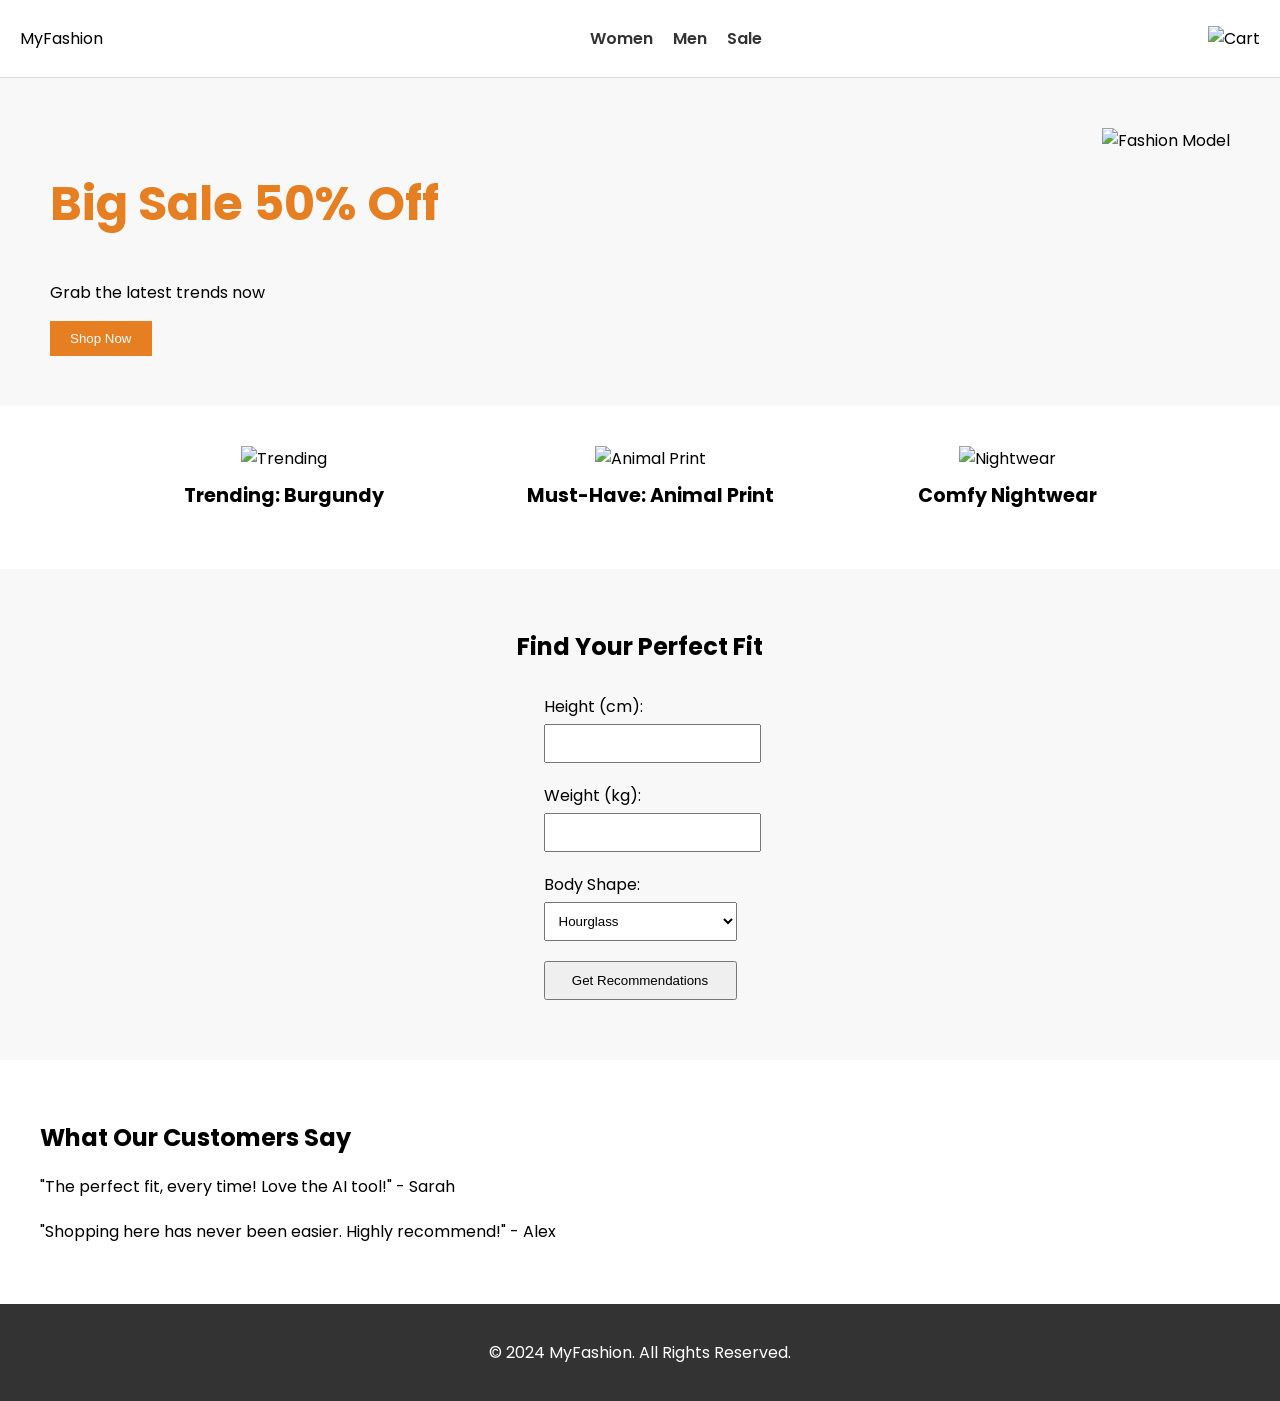
==== commit fbb46887: "change" ====
--- a/index.html
+++ b/index.html
@@ -1,120 +1,94 @@
 <!DOCTYPE html>
 <html lang="en">
 <head>
-    <meta charset="UTF-8">
-    <meta name="viewport" content="width=device-width, initial-scale=1.0">
-    <meta name="description" content="Inclusive fashion e-commerce site offering personalized clothing recommendations through AI-powered measurements.">
-    <script src="app.js"></script>
-    <title>FashionFit - Your Perfect Style</title>
-    <link rel="stylesheet" href="style.css">
+  <meta charset="UTF-8">
+  <meta name="viewport" content="width=device-width, initial-scale=1.0">
+  <title>Inclusive Fashion E-Commerce</title>
+  <link href="https://fonts.googleapis.com/css2?family=Poppins:wght@400;600&display=swap" rel="stylesheet">
+  <link rel="stylesheet" href="style.css">
+  <script src="app.js"></script>
 </head>
 <body>
-    <!-- Header -->
-    <header>
-        <nav>
-            <div class="logo">
-                <h1>FashionFit</h1>
-            </div>
-            <ul>
-                <li><a href="#features">Features</a></li>
-                <li><a href="#shop">Shop</a></li>
-                <li><a href="#reviews">Reviews</a></li>
-                <li><a href="#ai-model">AI Model</a></li>
-            </ul>
-        </nav>
-    </header>
 
-    <!-- Hero Section -->
-    <section id="hero" class="hero-section">
-        <div class="hero-content">
-            <h2>Welcome to FashionFit</h2>
-            <p>Find your perfect outfit, tailored to your body, with AI-driven clothing recommendations.</p>
-            <button onclick="scrollToAIModel()">Try it Now</button>
-        </div>
-        <div class="hero-images">
-            <img src="dress1.jpg" alt="Elegant Dress">
-            <img src="jacket.jpg" alt="Stylish Jacket">
-        </div>
-    </section>
+  <!-- Navigation Bar -->
+  <nav class="navbar">
+    <div class="logo">MyFashion</div>
+    <ul class="nav-links">
+      <li><a href="#women">Women</a></li>
+      <li><a href="#men">Men</a></li>
+      <li><a href="#sale">Sale</a></li>
+    </ul>
+    <div class="cart-icon">
+      <img src="https://img.icons8.com/material-outlined/24/000000/shopping-cart.png" alt="Cart">
+    </div>
+  </nav>
 
-    <!-- Features Section -->
-    <section id="features" class="features-section">
-        <h3>Why FashionFit?</h3>
-        <div class="features-grid">
-            <div class="feature-card">
-                <h4>Inclusive Designs</h4>
-                <p>Our clothing is designed to fit all body types, ensuring comfort and style for everyone.</p>
-            </div>
-            <div class="feature-card">
-                <h4>AI-Powered Fit</h4>
-                <p>Our advanced AI recommends the perfect clothes for your measurements, making shopping easier and more fun.</p>
-            </div>
-            <div class="feature-card">
-                <h4>Fast Shipping</h4>
-                <p>Receive your perfectly tailored outfits fast with our efficient shipping service.</p>
-            </div>
-        </div>
-    </section>
+  <!-- Hero Section -->
+  <section class="hero">
+    <div class="hero-text">
+      <h1>Big Sale 50% Off</h1>
+      <p>Grab the latest trends now</p>
+      <button>Shop Now</button>
+    </div>
+    <div class="hero-img">
+      <img src="https://via.placeholder.com/500x300" alt="Fashion Model">
+    </div>
+  </section>
 
-    <!-- Shop Preview -->
-    <section id="shop" class="shop-preview">
-        <h3>Explore Our Collection</h3>
-        <div class="product-grid">
-            <div class="product-card">
-                <img src="product1.jpg" alt="Dress">
-                <h4>Classic Summer Dress</h4>
-                <p>$39.99</p>
-                <button>Add to Cart</button>
-            </div>
-            <div class="product-card">
-                <img src="product2.jpg" alt="Jacket">
-                <h4>Lightweight Jacket</h4>
-                <p>$59.99</p>
-                <button>Add to Cart</button>
-            </div>
-        </div>
-    </section>
+  <!-- Feature Highlights Section -->
+  <section class="features">
+    <div class="feature">
+      <img src="https://via.placeholder.com/150x150" alt="Trending">
+      <h3>Trending: Burgundy</h3>
+    </div>
+    <div class="feature">
+      <img src="https://via.placeholder.com/150x150" alt="Animal Print">
+      <h3>Must-Have: Animal Print</h3>
+    </div>
+    <div class="feature">
+      <img src="https://via.placeholder.com/150x150" alt="Nightwear">
+      <h3>Comfy Nightwear</h3>
+    </div>
+  </section>
 
-    <!-- Reviews Section -->
-    <section id="reviews" class="reviews-section">
-        <h3>What Our Customers Say</h3>
-        <div class="review-card">
-            <p>"FashionFit helped me find clothes that finally fit my body perfectly!"</p>
-            <h4>- Sarah J.</h4>
-        </div>
-        <div class="review-card">
-            <p>"The AI recommendations were spot on. I love my new outfits!"</p>
-            <h4>- Mike D.</h4>
-        </div>
-    </section>
+  <!-- AI Measurement Tool -->
+  <section class="ai-tool">
+    <h2>Find Your Perfect Fit</h2>
+    <form id="measurement-form">
+      <label for="height">Height (cm):</label>
+      <input type="number" id="height" name="height" required>
 
-    <!-- AI Model Section -->
-    <section id="ai-model" class="ai-model-section">
-        <h3>Get Your AI-Powered Fit</h3>
-        <p>Enter your measurements, and our AI will recommend the best clothes for your body type.</p>
-        <form id="ai-form">
-            <label for="height">Height (cm):</label>
-            <input type="number" id="height" name="height" required>
-            
-            <label for="chest">Chest (cm):</label>
-            <input type="number" id="chest" name="chest" required>
-            
-            <label for="waist">Waist (cm):</label>
-            <input type="number" id="waist" name="waist" required>
-            
-            <label for="hips">Hips (cm):</label>
-            <input type="number" id="hips" name="hips" required>
-            
-            <button type="submit">Get Recommendations</button>
-        </form>
-        <div id="ai-recommendations"></div>
-    </section>
+      <label for="weight">Weight (kg):</label>
+      <input type="number" id="weight" name="weight" required>
 
-    <!-- Footer -->
-    <footer>
-        <p>&copy; 2024 FashionFit - All rights reserved.</p>
-    </footer>
+      <label for="body-shape">Body Shape:</label>
+      <select id="body-shape" name="body-shape">
+        <option value="hourglass">Hourglass</option>
+        <option value="pear">Pear</option>
+        <option value="rectangle">Rectangle</option>
+      </select>
 
-    <script src="script.js"></script>
+      <button type="submit">Get Recommendations</button>
+    </form>
+    <div id="recommendations"></div>
+  </section>
+
+  <!-- Reviews Section -->
+  <section class="reviews">
+    <h2>What Our Customers Say</h2>
+    <div class="review">
+      <p>"The perfect fit, every time! Love the AI tool!" - Sarah</p>
+    </div>
+    <div class="review">
+      <p>"Shopping here has never been easier. Highly recommend!" - Alex</p>
+    </div>
+  </section>
+
+  <!-- Footer -->
+  <footer>
+    <p>&copy; 2024 MyFashion. All Rights Reserved.</p>
+  </footer>
+
+  <script src="app.js"></script>
 </body>
 </html>
--- a/style.css
+++ b/style.css
@@ -1,196 +1,108 @@
-
-/* General Styles */
 body {
     font-family: 'Poppins', sans-serif;
     margin: 0;
     padding: 0;
-    background-color: #f7f7f7;
+    box-sizing: border-box;
+  }
+  
+  .navbar {
     display: flex;
-    flex-direction: column;
+    justify-content: space-between;
     align-items: center;
-    justify-content: center;
-}
-
-/* Header */
-header {
+    padding: 10px 20px;
+    background-color: #fff;
+    border-bottom: 1px solid #ddd;
+  }
+  
+  .nav-links {
+    list-style-type: none;
+    display: flex;
+    gap: 20px;
+  }
+  
+  .nav-links a {
+    text-decoration: none;
+    color: #333;
+    font-weight: 600;
+  }
+  
+  .hero {
+    display: flex;
+    justify-content: space-between;
+    padding: 50px;
+    background-color: #f8f8f8;
+  }
+  
+  .hero-text {
+    max-width: 50%;
+  }
+  
+  .hero-text h1 {
+    font-size: 3rem;
+    color: #e67e22;
+  }
+  
+  .hero-text button {
+    padding: 10px 20px;
+    background-color: #e67e22;
+    color: #fff;
+    border: none;
+    cursor: pointer;
+  }
+  
+  .features {
+    display: flex;
+    justify-content: space-evenly;
+    padding: 40px;
+    background-color: #fff;
+  }
+  
+  .feature {
+    text-align: center;
+  }
+  
+  .feature h3 {
+    margin-top: 10px;
+    font-size: 1.2rem;
+  }
+  
+  .ai-tool {
+    padding: 40px;
+    background-color: #f8f8f8;
+    text-align: center;
+  }
+  
+  .ai-tool form {
+    display: inline-block;
+    text-align: left;
+  }
+  
+  .ai-tool label {
+    display: block;
+    margin: 10px 0 5px;
+  }
+  
+  .ai-tool input, .ai-tool select, .ai-tool button {
+    display: block;
+    padding: 10px;
     width: 100%;
+    max-width: 300px;
+    margin-bottom: 20px;
+  }
+  
+  .reviews {
+    padding: 40px;
+    background-color: #fff;
+  }
+  
+  .review {
+    margin-bottom: 20px;
+  }
+  
+  footer {
+    padding: 20px;
     background-color: #333;
-    color: white;
-    padding: 10px 0;
+    color: #fff;
     text-align: center;
-}
-
-header .logo h1 {
-    font-size: 24px;
-}
-
-nav ul {
-    list-style-type: none;
-    padding: 0;
-}
-
-nav ul li {
-    display: inline-block;
-    margin: 0 15px;
-}
-
-nav ul li a {
-    color: white;
-    text-decoration: none;
-}
-
-/* Hero Section */
-.hero-section {
-    display: flex;
-    flex-direction: column;
-    align-items: center;
-    justify-content: center;
-    text-align: center;
-    padding: 50px;
-    background: linear-gradient(to right, #ff7f50, #ff6f69);
-    color: white;
-    width: 100%;
-}
-
-.hero-content h2 {
-    font-size: 36px;
-    margin-bottom: 20px;
-}
-
-.hero-content p {
-    font-size: 18px;
-    margin-bottom: 20px;
-}
-
-.hero-content button {
-    padding: 10px 20px;
-    background-color: white;
-    color: #ff6f69;
-    border: none;
-    border-radius: 5px;
-    font-size: 16px;
-    cursor: pointer;
-}
-
-.hero-images {
-    display: flex;
-    justify-content: center;
-    margin-top: 30px;
-}
-
-.hero-images img {
-    width: 300px;
-    height: auto;
-    border-radius: 10px;
-    margin: 0 10px;
-}
-
-/* Features Section */
-.features-section {
-    text-align: center;
-    padding: 50px 20px;
-}
-
-.features-grid {
-    display: flex;
-    justify-content: center;
-    gap: 20px;
-    flex-wrap: wrap;
-}
-
-.feature-card {
-    background: white;
-    border-radius: 10px;
-    padding: 20px;
-    box-shadow: 0 2px 10px rgba(0, 0, 0, 0.1);
-    max-width: 250px;
-}
-
-/* Shop Preview */
-.shop-preview {
-    text-align: center;
-    padding: 50px 20px;
-}
-
-.product-grid {
-    display: flex;
-    justify-content: center;
-    gap: 20px;
-}
-
-.product-card {
-    background: white;
-    border-radius: 10px;
-    padding: 20px;
-    box-shadow: 0 2px 10px rgba(0, 0, 0, 0.1);
-    max-width: 250px;
-    text-align: center;
-}
-
-/* Reviews Section */
-.reviews-section {
-    text-align: center;
-    padding: 50px 20px;
-}
-
-.review-card {
-    background: white;
-    border-radius: 10px;
-    padding: 20px;
-    margin-bottom: 20px;
-    box-shadow: 0 2px 10px rgba(0, 0, 0, 0.1);
-    max-width: 400px;
-    margin-left: auto;
-    margin-right: auto;
-}
-
-/* AI Model Section */
-.ai-model-section {
-    text-align: center;
-    padding: 50px 20px;
-}
-
-.ai-model-section form {
-    display: flex;
-    flex-direction: column;
-    align-items: center;
-}
-
-.ai-model-section form label {
-    margin-top: 10px;
-}
-
-.ai-model-section form input {
-    padding: 10px;
-    margin: 10px 0;
-    width: 250px;
-    border: 1px solid #ddd;
-    border-radius: 5px;
-}
-
-.ai-model-section form button {
-    padding: 10px 20px;
-    background-color: #ff6f69;
-    color: white;
-    border: none;
-    border-radius: 5px;
-    font-size: 16px;
-    cursor: pointer;
-    margin-top: 20px;
-}
-
-#ai-recommendations {
-    margin-top: 20px;
-    font-size: 18px;
-}
-
-/* Footer */
-footer {
-    background-color: #333;
-    color: white;
-    text-align: center;
-    padding: 20px;
-    position: relative;
-    bottom: 0;
-    width: 100%;
-}
+  }
+  
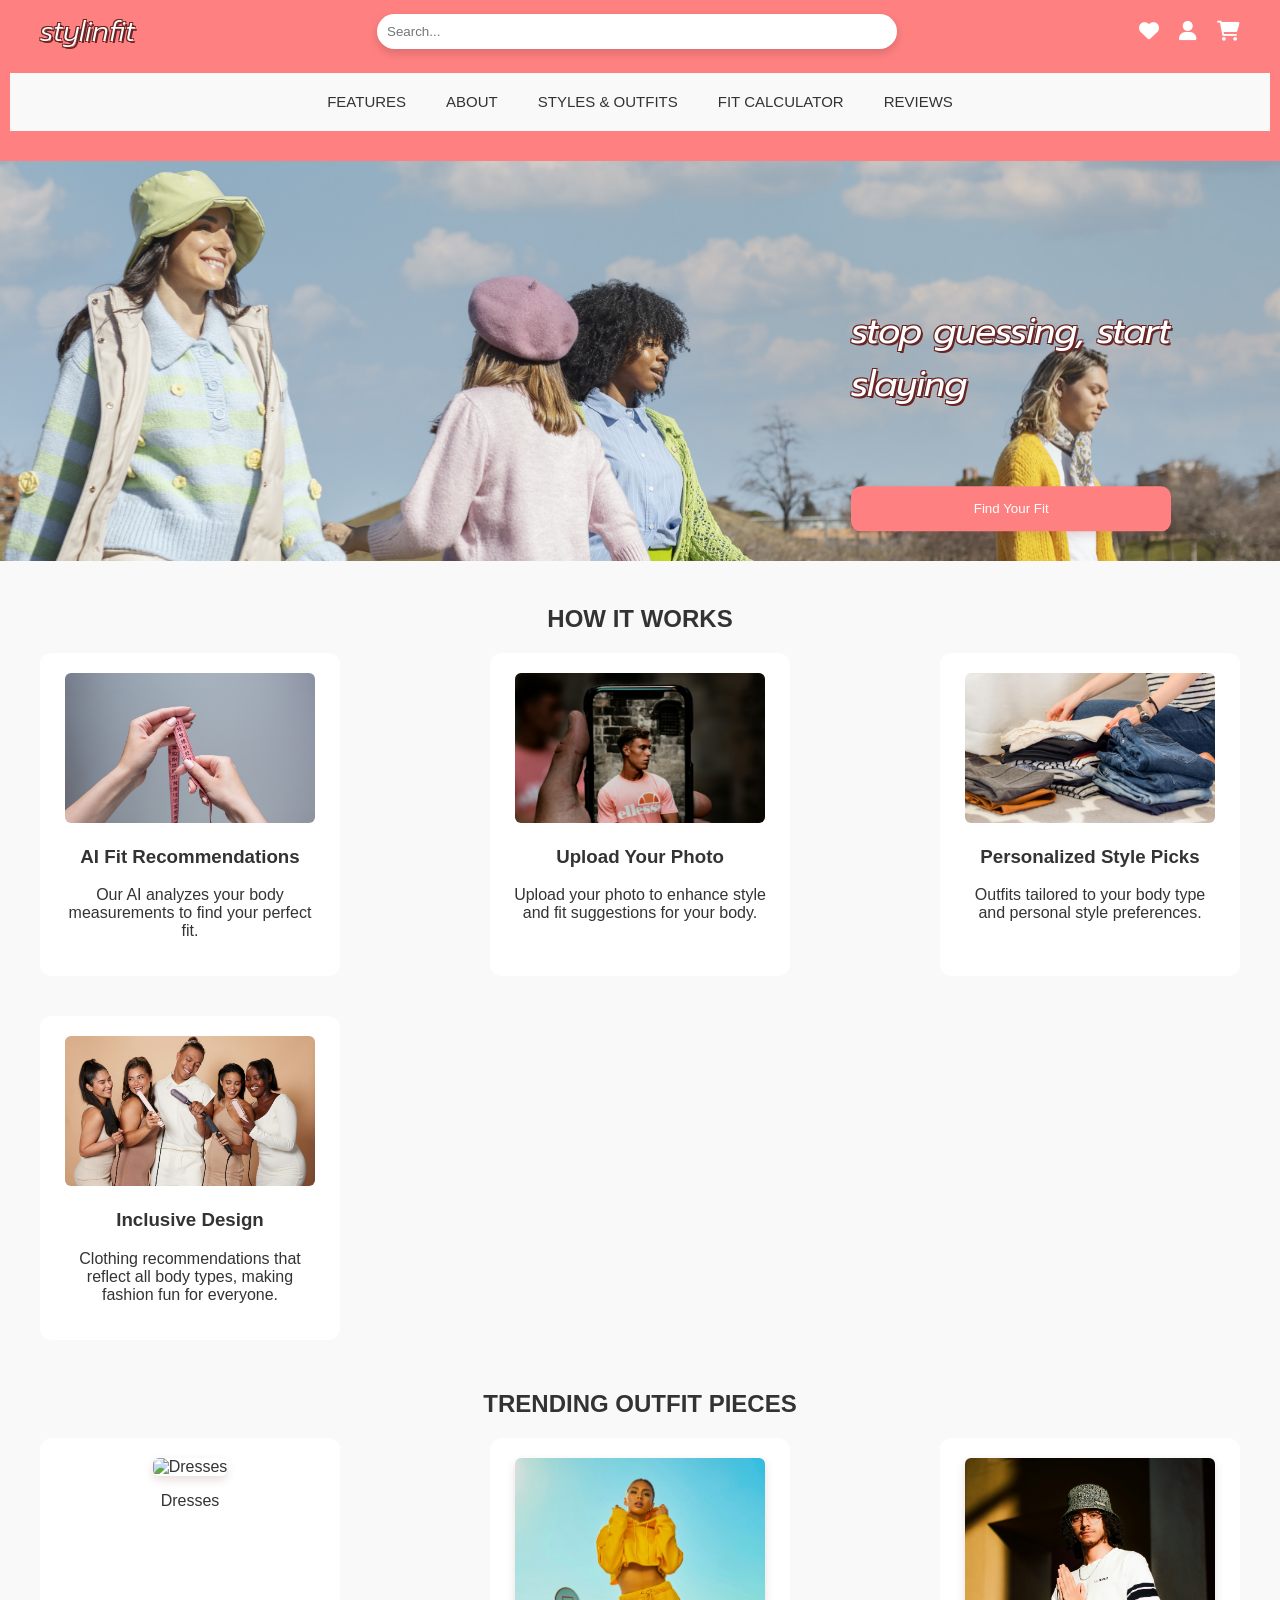
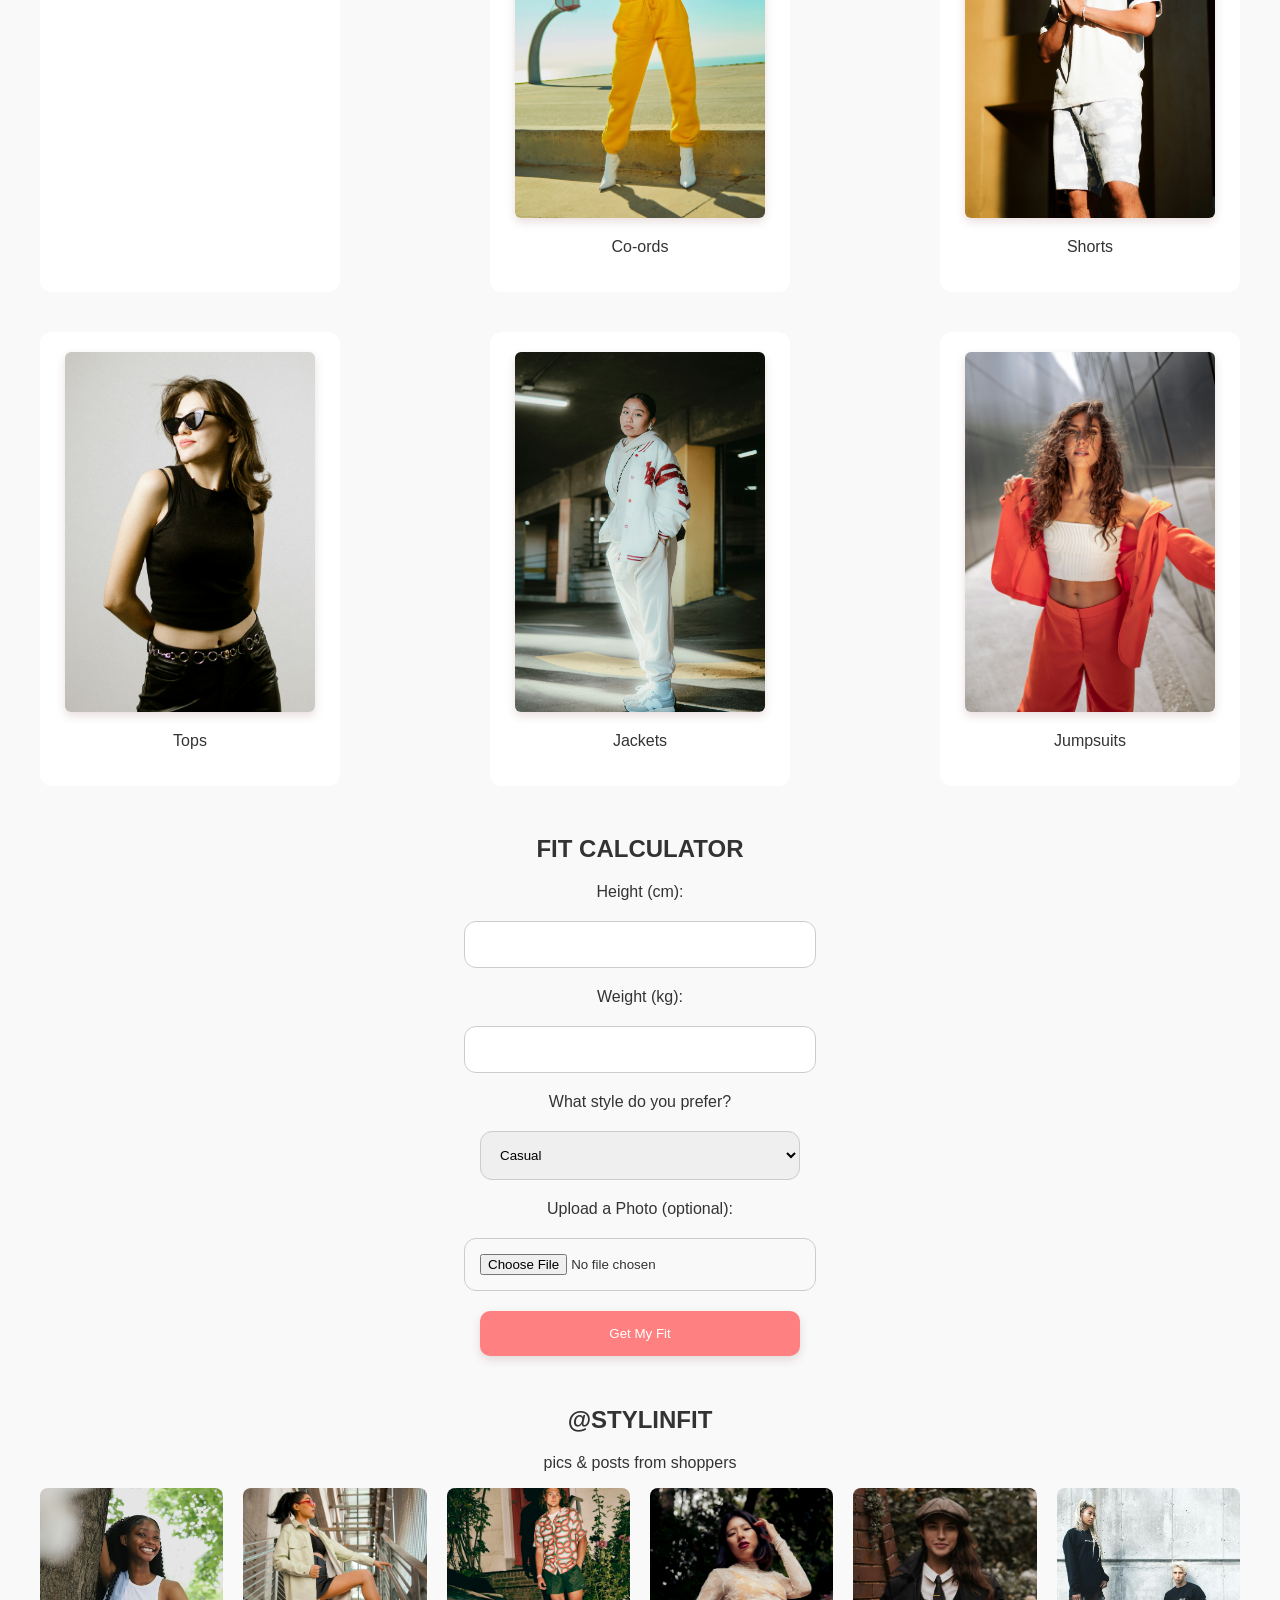
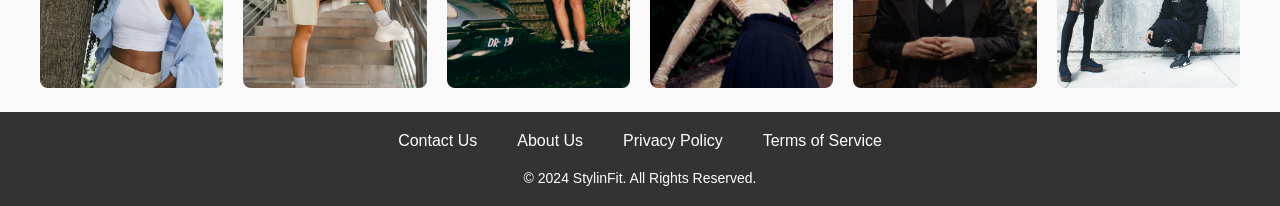
==== commit 57e20b36: "work-in-progress" ====
--- a/index.html
+++ b/index.html
@@ -1,94 +1,187 @@
 <!DOCTYPE html>
 <html lang="en">
 <head>
-  <meta charset="UTF-8">
-  <meta name="viewport" content="width=device-width, initial-scale=1.0">
-  <title>Inclusive Fashion E-Commerce</title>
-  <link href="https://fonts.googleapis.com/css2?family=Poppins:wght@400;600&display=swap" rel="stylesheet">
-  <link rel="stylesheet" href="style.css">
-  <script src="app.js"></script>
+    <meta charset="UTF-8">
+    <meta name="viewport" content="width=device-width, initial-scale=1.0">
+    <title>StylinFit - Perfect Fit for You</title>
+    <link rel="stylesheet" href="https://cdnjs.cloudflare.com/ajax/libs/font-awesome/6.0.0-beta3/css/all.min.css">
+    <link href="https://fonts.googleapis.com/css2?family=Prompt:ital,wght@0,100;0,200;0,300;0,400;0,500;0,600;0,700;0,800;0,900;1,100;1,200;1,300;1,400;1,500;1,600;1,700;1,800;1,900&display=swap" rel="stylesheet">
+    <link rel="stylesheet" href="style.css">
+    <script src="app.js"></script>
 </head>
 <body>
 
-  <!-- Navigation Bar -->
-  <nav class="navbar">
-    <div class="logo">MyFashion</div>
-    <ul class="nav-links">
-      <li><a href="#women">Women</a></li>
-      <li><a href="#men">Men</a></li>
-      <li><a href="#sale">Sale</a></li>
-    </ul>
-    <div class="cart-icon">
-      <img src="https://img.icons8.com/material-outlined/24/000000/shopping-cart.png" alt="Cart">
+    <!-- Header Section -->
+    <header>
+        <div class="banner">
+            <nav class="navbar">
+                      <div class="logo">
+                          <a href="#">stylinfit</a>
+                      </div>
+              
+                      <div class="search-bar">
+                          <input type="text" placeholder="Search...">
+                      </div>
+              
+                      <div class="nav-icons">
+                          <a href="#" class="icon"><i class="fas fa-heart"></i></a>
+                          <a href="#" class="icon"><i class="fas fa-user"></i></a>
+                          <a href="#" class="icon"><i class="fas fa-shopping-cart"></i></a>
+                      </div>
+                  </nav>        
+            <nav>
+                <ul>
+                    <li><a href="#features">Features</a></li>
+                    <li><a href="#about">About</a></li>
+                    <li><a href="#styles">Styles & Outfits</a></li>
+                    <li><a href="#fit-calculator">Fit Calculator</a></li>
+                    <li><a href="#reviews">Reviews</a></li>
+                </ul>
+            </nav>
+        </div>
+    </header>
+    <div class="image-container">
+      <img class ="picheader" src="female-friends-walking-outdoor-field.jpg" alt="Stylish Outfit">
+      <div class="text-overlay"><p>Stop Guessing, Start Slaying</p>
+      <button id="cta">Find Your Fit</button>
+      </div>
     </div>
-  </nav>
+    <!-- Features Section -->
+    <section id="features">
+        <h2>How It Works</h2>
+        <div class="feature-cards">
+            <!-- Card 1 -->
+            <div class="card">
+                <img id="featureimg" src="tape.jpg" alt="AI Fit Recommendations">
+                <h3>AI Fit Recommendations</h3>
+                <p>Our AI analyzes your body measurements to find your perfect fit.</p>
+            </div>
+            <!-- Card 2 -->
+            <div class="card">
+                <img id="featureimg" src="pic.jpg" alt="Upload Your Photo">
+                <h3>Upload Your Photo</h3>
+                <p>Upload your photo to enhance style and fit suggestions for your body.</p>
+            </div>
+            <!-- Card 3 -->
+            <div class="card">
+                <img id="featureimg" src="outfits.jpg" alt="Personalized Style Picks">
+                <h3>Personalized Style Picks</h3>
+                <p>Outfits tailored to your body type and personal style preferences.</p>
+            </div>
+            <!-- Card 4 -->
+            <div class="card">
+                <img id="featureimg" src="inclusive_.jpg" alt="Inclusive Design">
+                <h3>Inclusive Design</h3>
+                <p>Clothing recommendations that reflect all body types, making fashion fun for everyone.</p>
+            </div>
+        </div>
+    </section>
 
-  <!-- Hero Section -->
-  <section class="hero">
-    <div class="hero-text">
-      <h1>Big Sale 50% Off</h1>
-      <p>Grab the latest trends now</p>
-      <button>Shop Now</button>
-    </div>
-    <div class="hero-img">
-      <img src="https://via.placeholder.com/500x300" alt="Fashion Model">
-    </div>
-  </section>
+    <!-- Styles & Outfits Section -->
+    <section id="styles">
+        <h2>Trending Outfit Pieces</h2>
+        <div class="styles-grid">
+            <!-- Outfit 1 -->
+            <div class="style-card">
+                <img src="Dress.jpg" alt="Dresses">
+                <p>Dresses</p>
+            </div>
+            <!-- Outfit 2 -->
+            <div class="style-card">
+                <img src="Co-ord.jpg" alt="Co-ord Set">
+                <p>Co-ords</p>
+            </div>
+            <!-- Outfit 3 -->
+            <div class="style-card">
+                <img src="shorts.jpg" alt="Casual Shorts">
+                <p>Shorts</p>
+            </div>
+            <!-- Outfit 4 -->
+            <div class="style-card">
+                <img src="tops.jpg" alt="Tops">
+                <p>Tops</p>
+            </div>
+            <!-- Outfit 5 -->
+            <div class="style-card">
+              <img src="jacket.jpg" alt="Jacket">
+              <p>Jackets</p>
+          </div>
+            <!-- Outfit 6 -->
+            <div class="style-card">
+              <img src="Jumpsuit.jpg" alt="Chic Jumpsuit">
+              <p>Jumpsuits</p>
+          </div>
+        </div>
+    </section>
 
-  <!-- Feature Highlights Section -->
-  <section class="features">
-    <div class="feature">
-      <img src="https://via.placeholder.com/150x150" alt="Trending">
-      <h3>Trending: Burgundy</h3>
-    </div>
-    <div class="feature">
-      <img src="https://via.placeholder.com/150x150" alt="Animal Print">
-      <h3>Must-Have: Animal Print</h3>
-    </div>
-    <div class="feature">
-      <img src="https://via.placeholder.com/150x150" alt="Nightwear">
-      <h3>Comfy Nightwear</h3>
-    </div>
-  </section>
+    <!-- Fit Calculator Section -->
+    <section id="fit-calculator">
+        <h2>Fit Calculator</h2>
+        <form id="fit-form">
+            <!-- Height -->
+            <label for="height">Height (cm):</label>
+            <input type="number" id="height" name="height" required>
 
-  <!-- AI Measurement Tool -->
-  <section class="ai-tool">
-    <h2>Find Your Perfect Fit</h2>
-    <form id="measurement-form">
-      <label for="height">Height (cm):</label>
-      <input type="number" id="height" name="height" required>
+            <!-- Weight -->
+            <label for="weight">Weight (kg):</label>
+            <input type="number" id="weight" name="weight" required>
 
-      <label for="weight">Weight (kg):</label>
-      <input type="number" id="weight" name="weight" required>
+            <!-- Style Preference -->
+            <label for="style">What style do you prefer?</label>
+            <select id="style" name="style" required>
+                <option value="casual">Casual</option>
+                <option value="formal">Formal</option>
+                <option value="sporty">Sporty</option>
+                <option value="chic">Chic</option>
+            </select>
 
-      <label for="body-shape">Body Shape:</label>
-      <select id="body-shape" name="body-shape">
-        <option value="hourglass">Hourglass</option>
-        <option value="pear">Pear</option>
-        <option value="rectangle">Rectangle</option>
-      </select>
+            <!-- Photo Upload -->
+            <label for="photo">Upload a Photo (optional):</label>
+            <input type="file" id="photo" name="photo" accept="image/*">
 
-      <button type="submit">Get Recommendations</button>
-    </form>
-    <div id="recommendations"></div>
-  </section>
+            <button type="submit">Get My Fit</button>
+        </form>
+    </section>
 
-  <!-- Reviews Section -->
-  <section class="reviews">
-    <h2>What Our Customers Say</h2>
-    <div class="review">
-      <p>"The perfect fit, every time! Love the AI tool!" - Sarah</p>
-    </div>
-    <div class="review">
-      <p>"Shopping here has never been easier. Highly recommend!" - Alex</p>
-    </div>
-  </section>
+    <!-- Reviews Section -->
+    <section id="reviews">
+        <h2>@stylinfit</h2>
+        <p id="forusers">pics & posts from shoppers</p>
+            <div class="gallery">
+              <div class="gallery-item">
+                  <img src="gallery_1.jpg" alt="Gallery Image 1">
+              </div>
+              <div class="gallery-item">
+                  <img src="gallery_2.jpg" alt="Gallery Image 2">
+              </div>
+              <div class="gallery-item">
+                  <img src="gallery_3.jpg" alt="Gallery Image 3">
+              </div>
+              <div class="gallery-item">
+                  <img src="gallery_4.jpg" alt="Gallery Image 4">
+              </div>
+              <div class="gallery-item">
+                  <img src="gallery_5.jpg" alt="Gallery Image 5">
+              </div>
+              <div class="gallery-item">
+                  <img src="gallery_6.jpg" alt="Gallery Image 6">
+              </div>
+            </div>
+    </section>
 
-  <!-- Footer -->
-  <footer>
-    <p>&copy; 2024 MyFashion. All Rights Reserved.</p>
-  </footer>
+    <!-- Footer Section -->
+    <footer>
+        <div class="footer-container">
+            <ul>
+                <li><a href="#">Contact Us</a></li>
+                <li><a href="#">About Us</a></li>
+                <li><a href="#">Privacy Policy</a></li>
+                <li><a href="#">Terms of Service</a></li>
+            </ul>
+            <p>&copy; 2024 StylinFit. All Rights Reserved.</p>
+        </div>
+    </footer>
 
-  <script src="app.js"></script>
+    <script src="script.js"></script>
 </body>
 </html>
--- a/style.css
+++ b/style.css
@@ -1,108 +1,256 @@
 body {
-    font-family: 'Poppins', sans-serif;
-    margin: 0;
-    padding: 0;
-    box-sizing: border-box;
-  }
+  font-family: "Poppins", sans-serif;
+  background-color: #f9f9f9;
+  color: #333;
+  margin: 0;
+  padding: 0;
+
+}
+
+header .banner {
+  background-color: #ff8080;
+  padding: 10px;
+  /* text-align: center; */
+  width: auto;
+
+}
+
+h1 {
+  font-size: 48px;
+  margin: 0;
+}
+
+h2 {
+  text-align: center;
+  text-transform: uppercase;
+}
+
+header {
+  width: 100%;
+  background-color: #333;
+}
+
+.navbar {
+  display: flex;
+  align-items: center;
+  justify-content: space-between;
+  padding: 0px;
+  max-width: 1200px;
+  margin: auto;
+}
+
+.logo a {
+  font-size: 28px;
+  color: #fff;
+  text-decoration: none;
+  font-family: "Prompt", cursive; /* You can replace this with any fun Google font */
+  font-weight: 300;
+  font-style: italic;
+  text-shadow: 
+  -1px -1px 0.5px #6a2424,  
+  1px -1px 0.5px #6a2424,  
+  -1px 1px 0.5px #6a2424,  
+  1.5px 1.5px 0.5px #6a2424;
+}
+
+.search-bar input {
+  width: 500px;
+  padding: 10px;
+  border-radius: 30px;
+  border: none;
+  box-shadow:  0 4px 10px rgba(0, 0, 0, 0.15);
+}
+
+.nav-icons {
+  display: flex;
+  gap: 20px;
+}
+
+.nav-icons a {
+  color: white;
+  font-size: 20px;
+  text-decoration: none;
+}
+
+.icon i {
+  transition: color 0.3s;
+}
+
+.icon:hover i {
+  color: #f39c12; /* Changes color on hover */
+}
+
+nav ul {
+  background-color: #f9f9f9;
+  display: flex;
+  width: auto;
+  justify-content: center;
+  gap: 40px;
+  list-style: none;
+  margin: 20px 0;
+  padding: 20px;
+}
+
+nav ul li a {
+  color: #333;
+  text-decoration: none;
+  font-size: 15px;
+  text-transform: uppercase;
+}
+
+
+
+section {
+  margin: 10px auto;
+  padding: 10px;
+  max-width: 1200px;
+}
+
+.feature-cards, .styles-grid {
+  display: flex;
+  justify-content: space-between;
+  flex-wrap: wrap;
+  gap: 40px;
+}
+
+.card, .style-card {
+  background-color: white;
+  padding: 20px;
+  border-radius: 12px;
+  text-align: center;
+  width: calc(25% - 40px); /* 25% of the width with some margin */
+}
+
+.card img, .style-card img {
+  width: 250px;
+  height: 360px; /* Set a specific height */
+  object-fit: cover; /* Ensures the image fits into the box without distortion */
+  border-radius: 6px;
+  box-shadow: 0 4px 10px rgb(106, 36, 36, 0.15);
+}
+
+#featureimg {
+  width: 250px;
+  height: 150px;
+  object-fit: cover;
+  box-shadow: none;
+}
+
+form {
+  display: flex;
+  flex-direction: column;
+  align-items: center;
+  gap: 20px;
+}
+
+input, select, button {
+  padding: 15px;
+  width: 320px;
+  border-radius: 12px;
+  border: 1px solid #ccc;
+}
+
+button {
+  background-color: #ff8080;
+  color: white;
+  cursor: pointer;
+  width: 320px;
+  padding: 15px;
+  border-radius: 10px;
+  border: none;
+  box-shadow: 0 4px 10px rgb(106, 36, 36, 0.15);
+}
+
+/* Footer styling */
+footer {
+  background-color: #333;
+  color: #fff;
+  padding: 20px 0;
+  text-align: center;
+}
+
+.footer-container ul {
+  list-style: none;
+  padding: 0;
+  margin: 0 0 20px;
+  display: flex;
+  justify-content: center;
+  gap: 40px;
+}
+
+.footer-container ul li a {
+  color: #fff;
+  text-decoration: none;
+  font-size: 16px;
+}
+
+.footer-container p {
+  margin: 0;
+  font-size: 14px;
+}
+
+.image-container {
+  position: relative;
+  display: inline-block; /* Ensures the image and text overlay stay together */
+  width: 100%;
+  height: 400px; /* Set the desired height for the header */
+  overflow: hidden; /* Ensures the image doesn't overflow outside the container */
+}
+
+.image-container img {
+  width: 100%; /* Image will take the full width of the screen */
+  height: 100%; /* Image will stretch to fill the height of the header */
+  object-fit: cover; /* Ensures the image covers the entire header without distortion */
+}
+
+.text-overlay {
+  position: absolute;
+  top: 60%; /* Centers vertically */
+  left: 79%; /* Centers horizontally */
+  transform: translate(-50%, -50%); /* Offsets the top and left positioning for centering */
+  color: #ffffff; 
+  font-size: 2.2em; 
+  font-weight: 450;
+  text-transform: lowercase;
+  /* background-color: rgba(0, 0, 0, 0.5); Optional: a semi-transparent background for contrast */
+  padding: 10px 10px; /* Adds spacing around the text */
+  border-radius: 5px; /* Optional: round the corners of the text box */
+  max-width: 70%; 
+  letter-spacing: -1px;
+  font-family: "Prompt", cursive; /* You can replace this with any fun Google font */
+  font-weight: 400;
+  font-style: italic;
+  text-shadow: 
+  -1px -1px 0.5px #6a2424,  
+  1px -1px 0.5px #6a2424,  
+  -1px 1px 0.5px #6a2424,  
+  1.5px 1.5px 0.5px #6a2424;
   
-  .navbar {
-    display: flex;
-    justify-content: space-between;
-    align-items: center;
-    padding: 10px 20px;
-    background-color: #fff;
-    border-bottom: 1px solid #ddd;
-  }
-  
-  .nav-links {
-    list-style-type: none;
-    display: flex;
-    gap: 20px;
-  }
-  
-  .nav-links a {
-    text-decoration: none;
-    color: #333;
-    font-weight: 600;
-  }
-  
-  .hero {
-    display: flex;
-    justify-content: space-between;
-    padding: 50px;
-    background-color: #f8f8f8;
-  }
-  
-  .hero-text {
-    max-width: 50%;
-  }
-  
-  .hero-text h1 {
-    font-size: 3rem;
-    color: #e67e22;
-  }
-  
-  .hero-text button {
-    padding: 10px 20px;
-    background-color: #e67e22;
-    color: #fff;
-    border: none;
-    cursor: pointer;
-  }
-  
-  .features {
-    display: flex;
-    justify-content: space-evenly;
-    padding: 40px;
-    background-color: #fff;
-  }
-  
-  .feature {
-    text-align: center;
-  }
-  
-  .feature h3 {
-    margin-top: 10px;
-    font-size: 1.2rem;
-  }
-  
-  .ai-tool {
-    padding: 40px;
-    background-color: #f8f8f8;
-    text-align: center;
-  }
-  
-  .ai-tool form {
-    display: inline-block;
-    text-align: left;
-  }
-  
-  .ai-tool label {
-    display: block;
-    margin: 10px 0 5px;
-  }
-  
-  .ai-tool input, .ai-tool select, .ai-tool button {
-    display: block;
-    padding: 10px;
-    width: 100%;
-    max-width: 300px;
-    margin-bottom: 20px;
-  }
-  
-  .reviews {
-    padding: 40px;
-    background-color: #fff;
-  }
-  
-  .review {
-    margin-bottom: 20px;
-  }
-  
-  footer {
-    padding: 20px;
-    background-color: #333;
-    color: #fff;
-    text-align: center;
-  }
-  
+}
+
+#cta {
+  margin-top: 40px;
+}
+
+.gallery {
+  display: grid;
+  grid-template-columns: repeat(6, 1fr); 
+  gap: 20px; /* Space between items */
+}
+
+.gallery-item img {
+  width: 100%;
+  height: 200px;
+  border-radius: 8px; /* Rounded corners for images */
+  object-fit: cover;
+  transition: transform 0.3s ease; /* Smooth animation */
+
+}
+
+.gallery-item img:hover {
+  transform: scale(1.05); /* Slight zoom on hover */
+}
+
+#forusers {
+  text-align: center;
+}
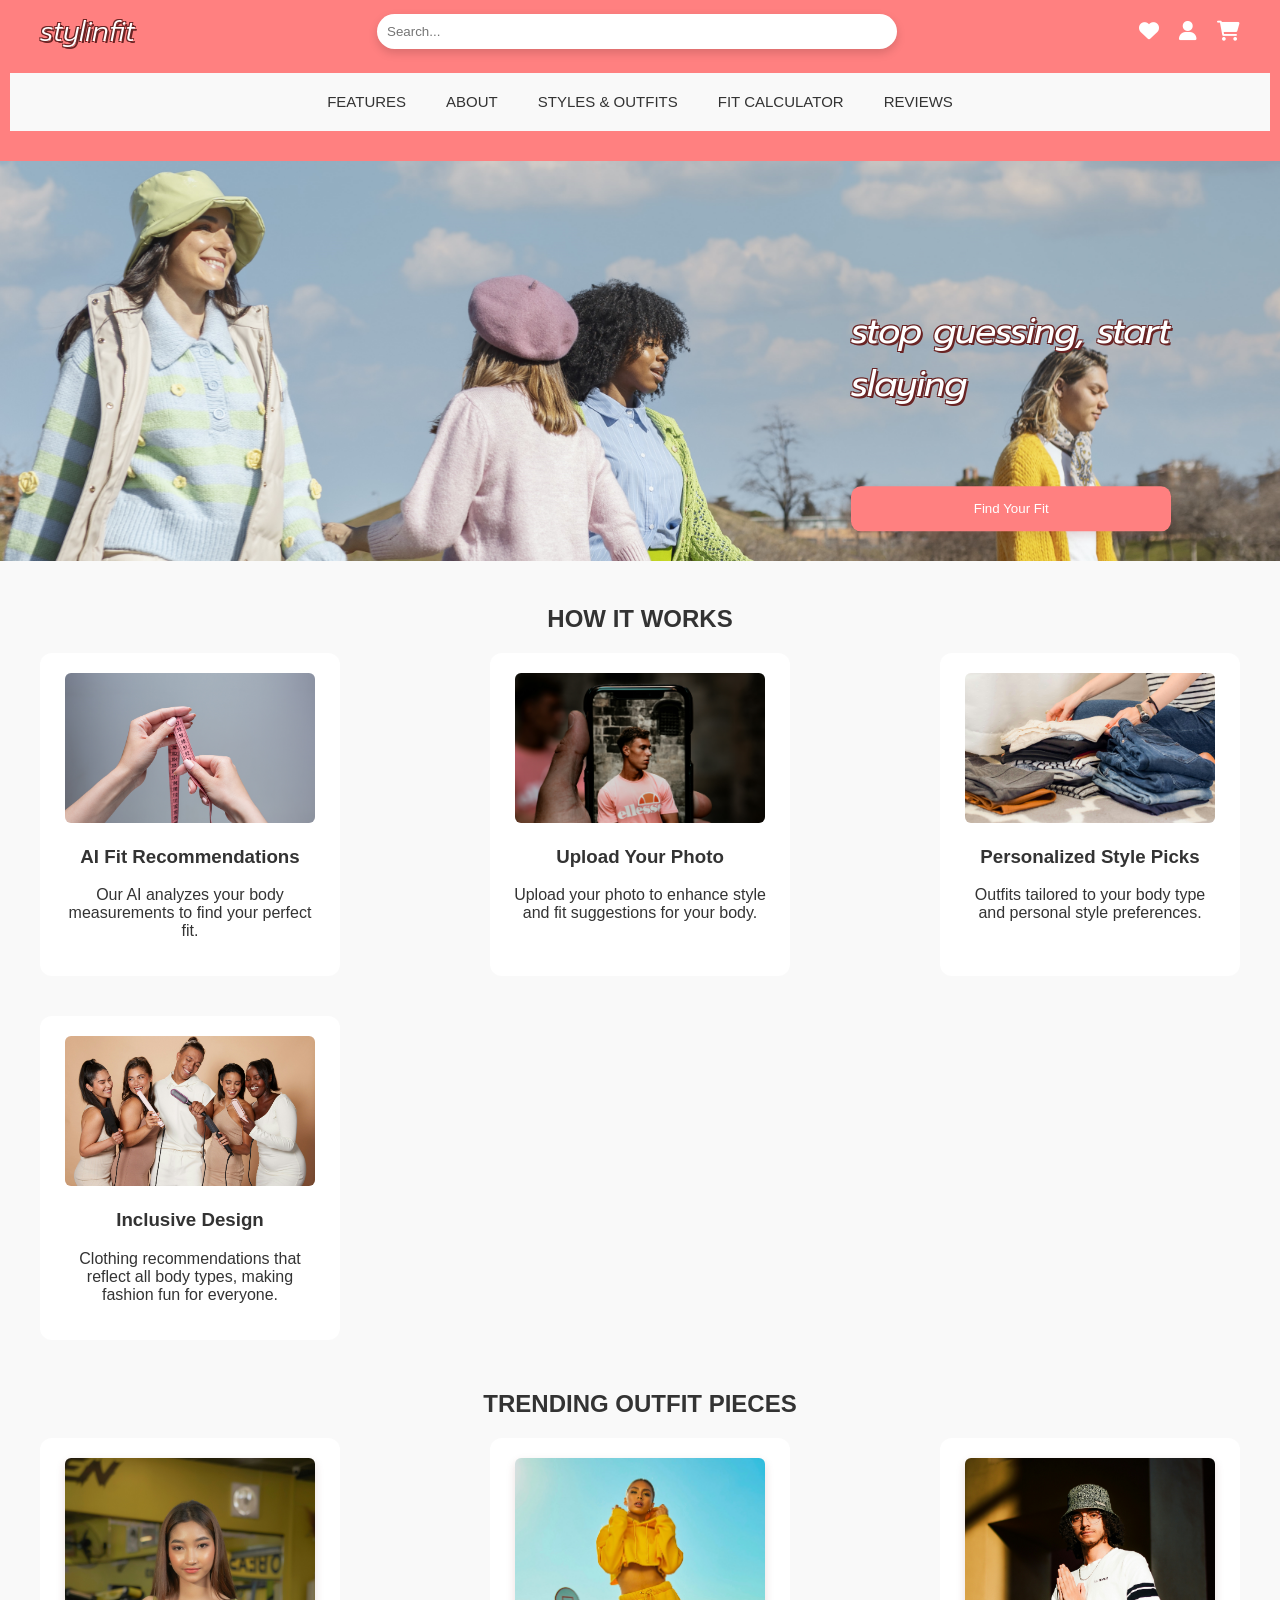
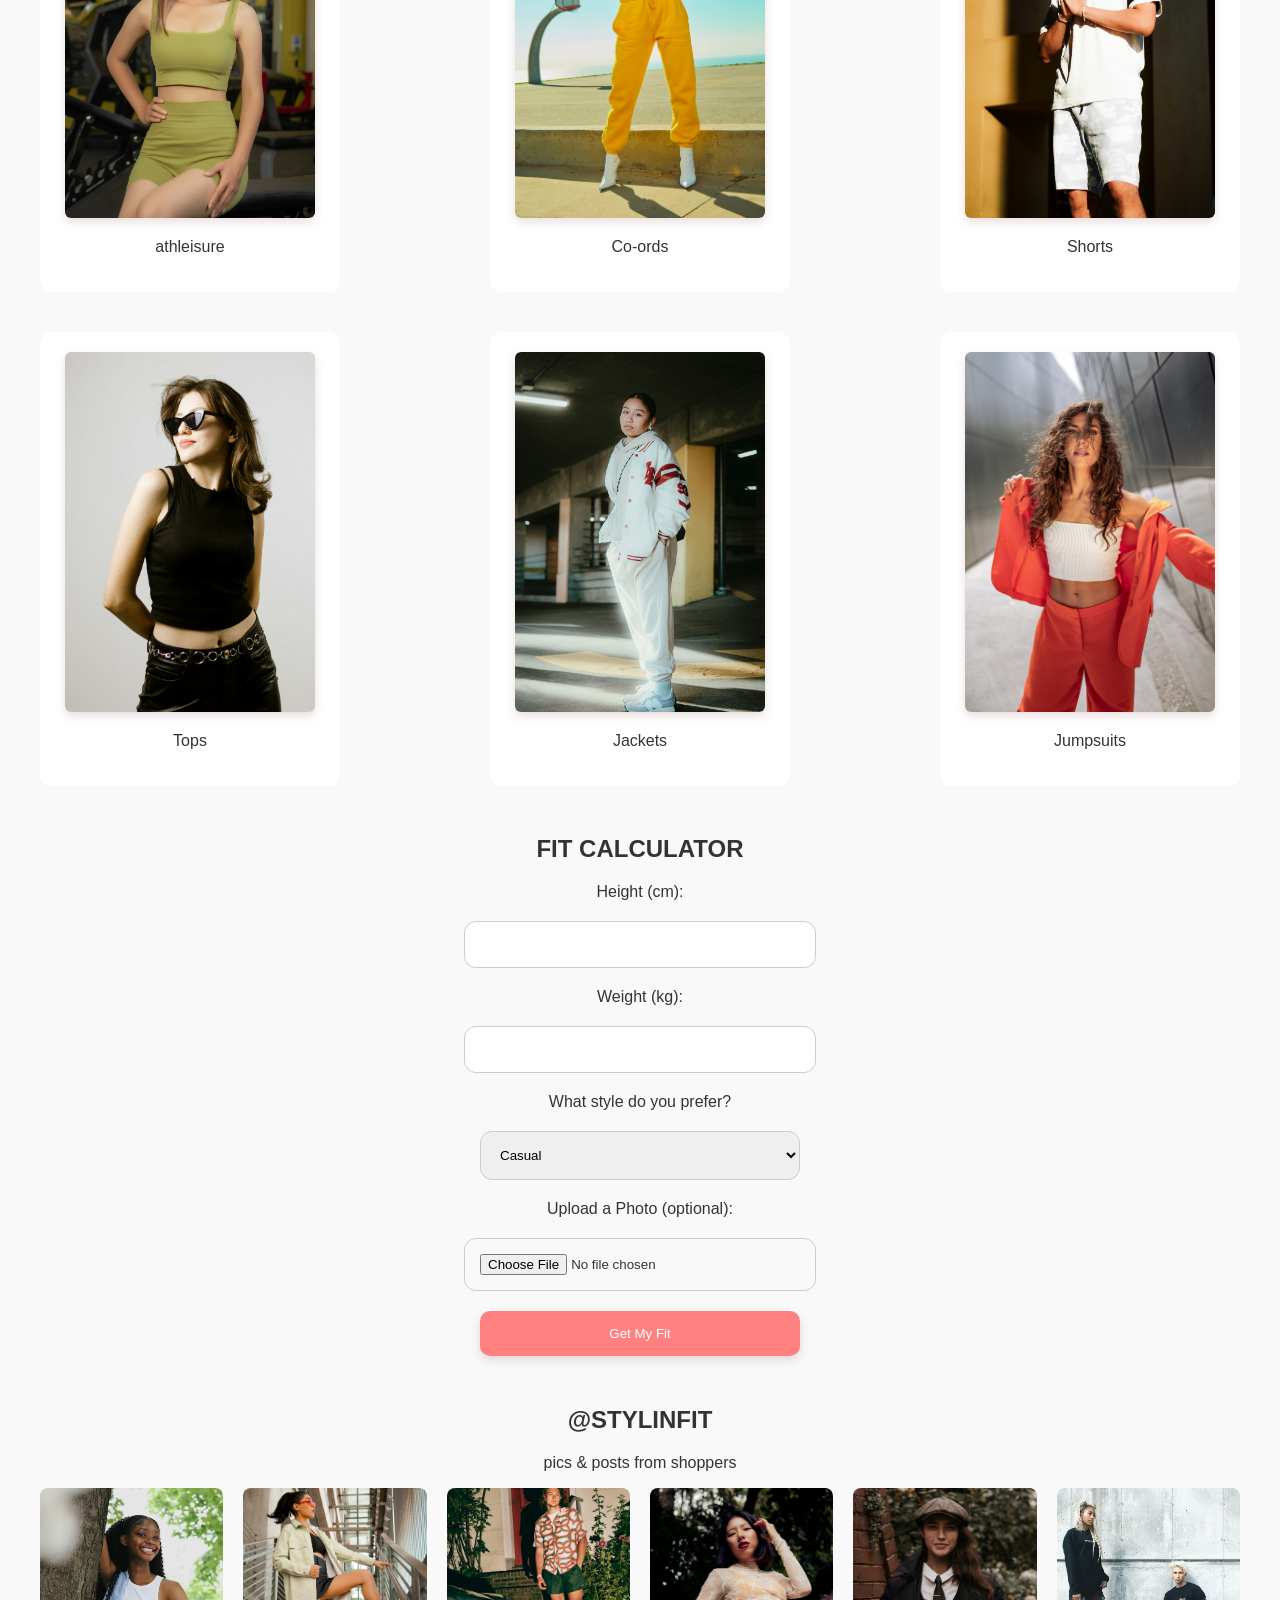
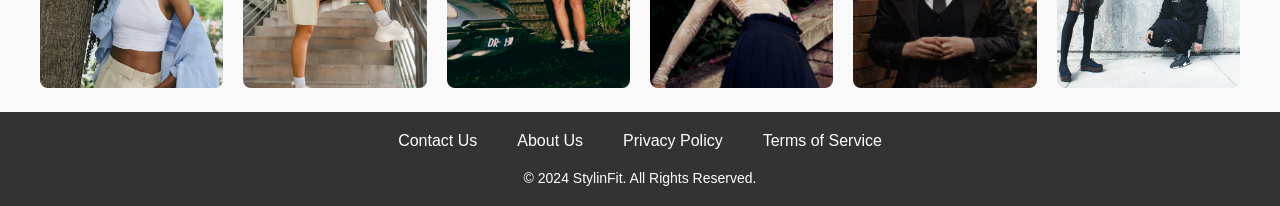
==== commit 015b8f71: "change" ====
--- a/index.html
+++ b/index.html
@@ -83,8 +83,8 @@
         <div class="styles-grid">
             <!-- Outfit 1 -->
             <div class="style-card">
-                <img src="Dress.jpg" alt="Dresses">
-                <p>Dresses</p>
+                <img src="athlesiure.jpg" alt="athleisure">
+                <p>athleisure</p>
             </div>
             <!-- Outfit 2 -->
             <div class="style-card">
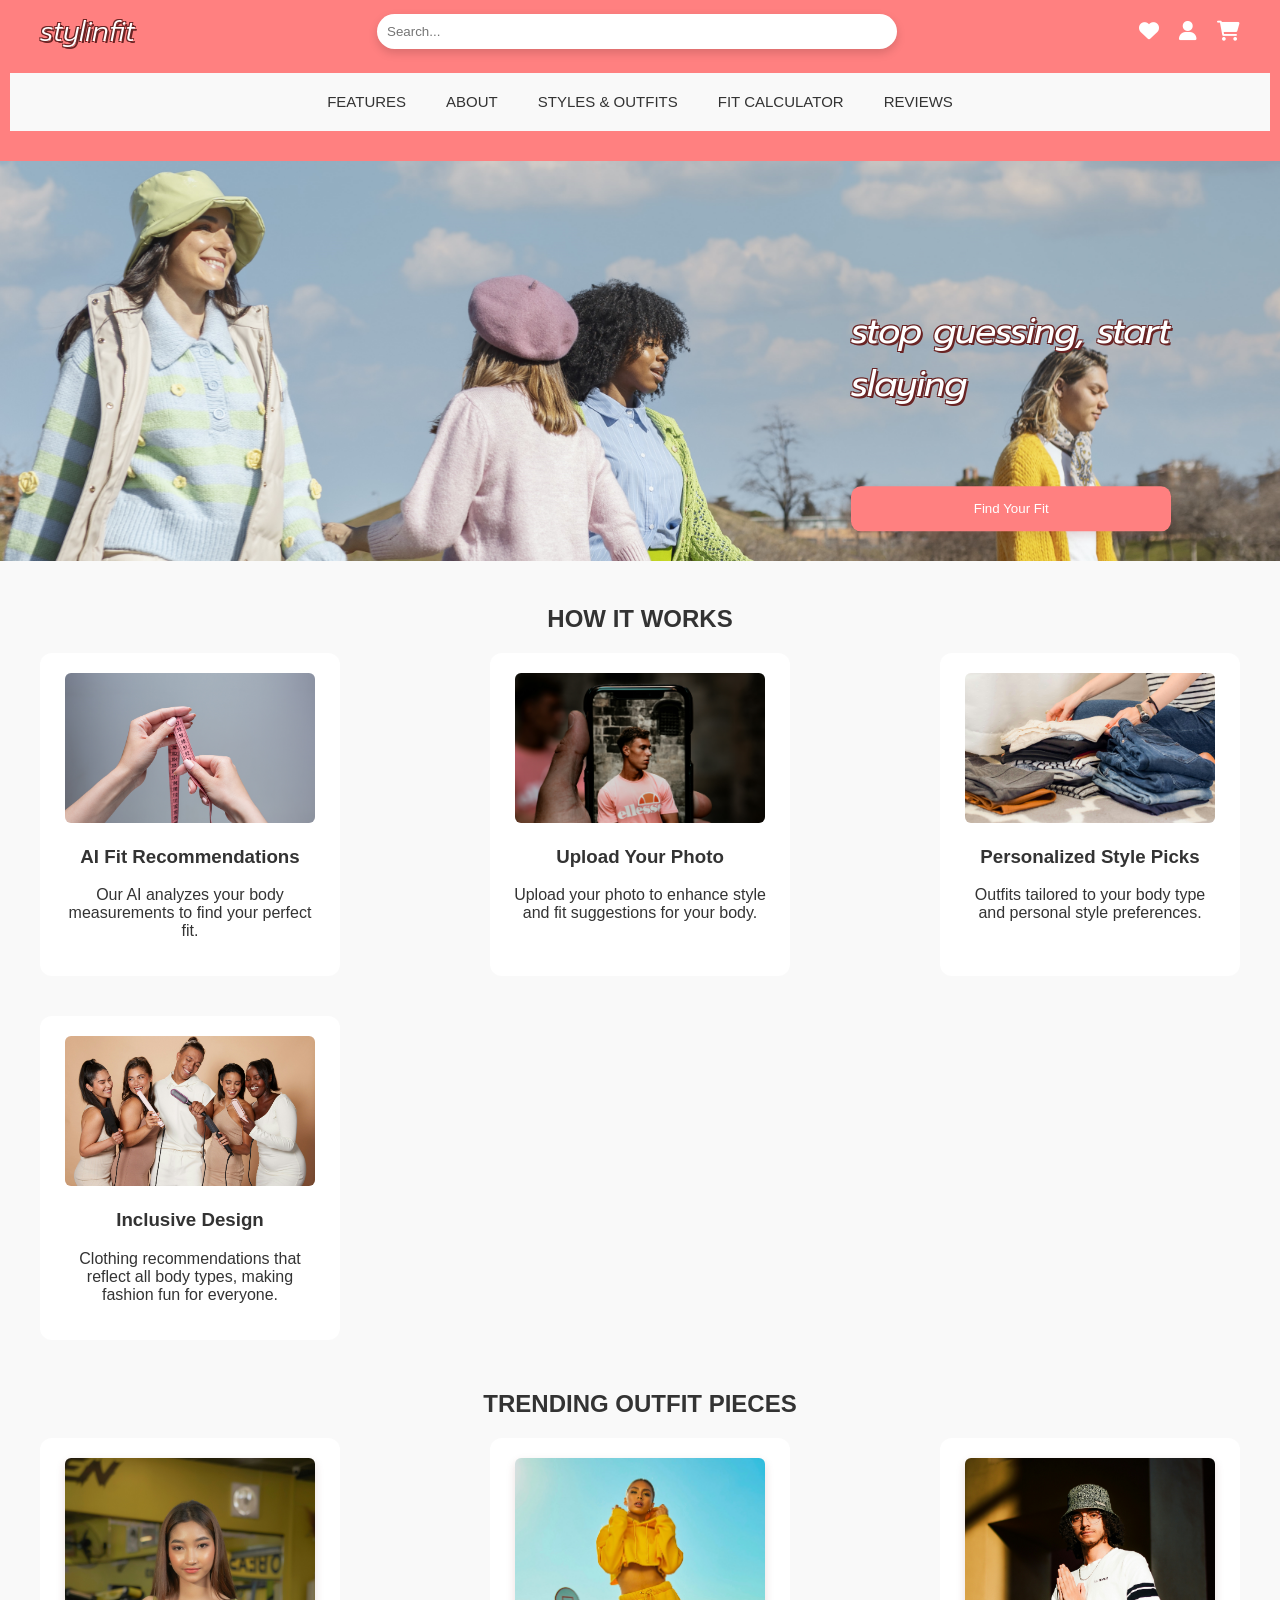
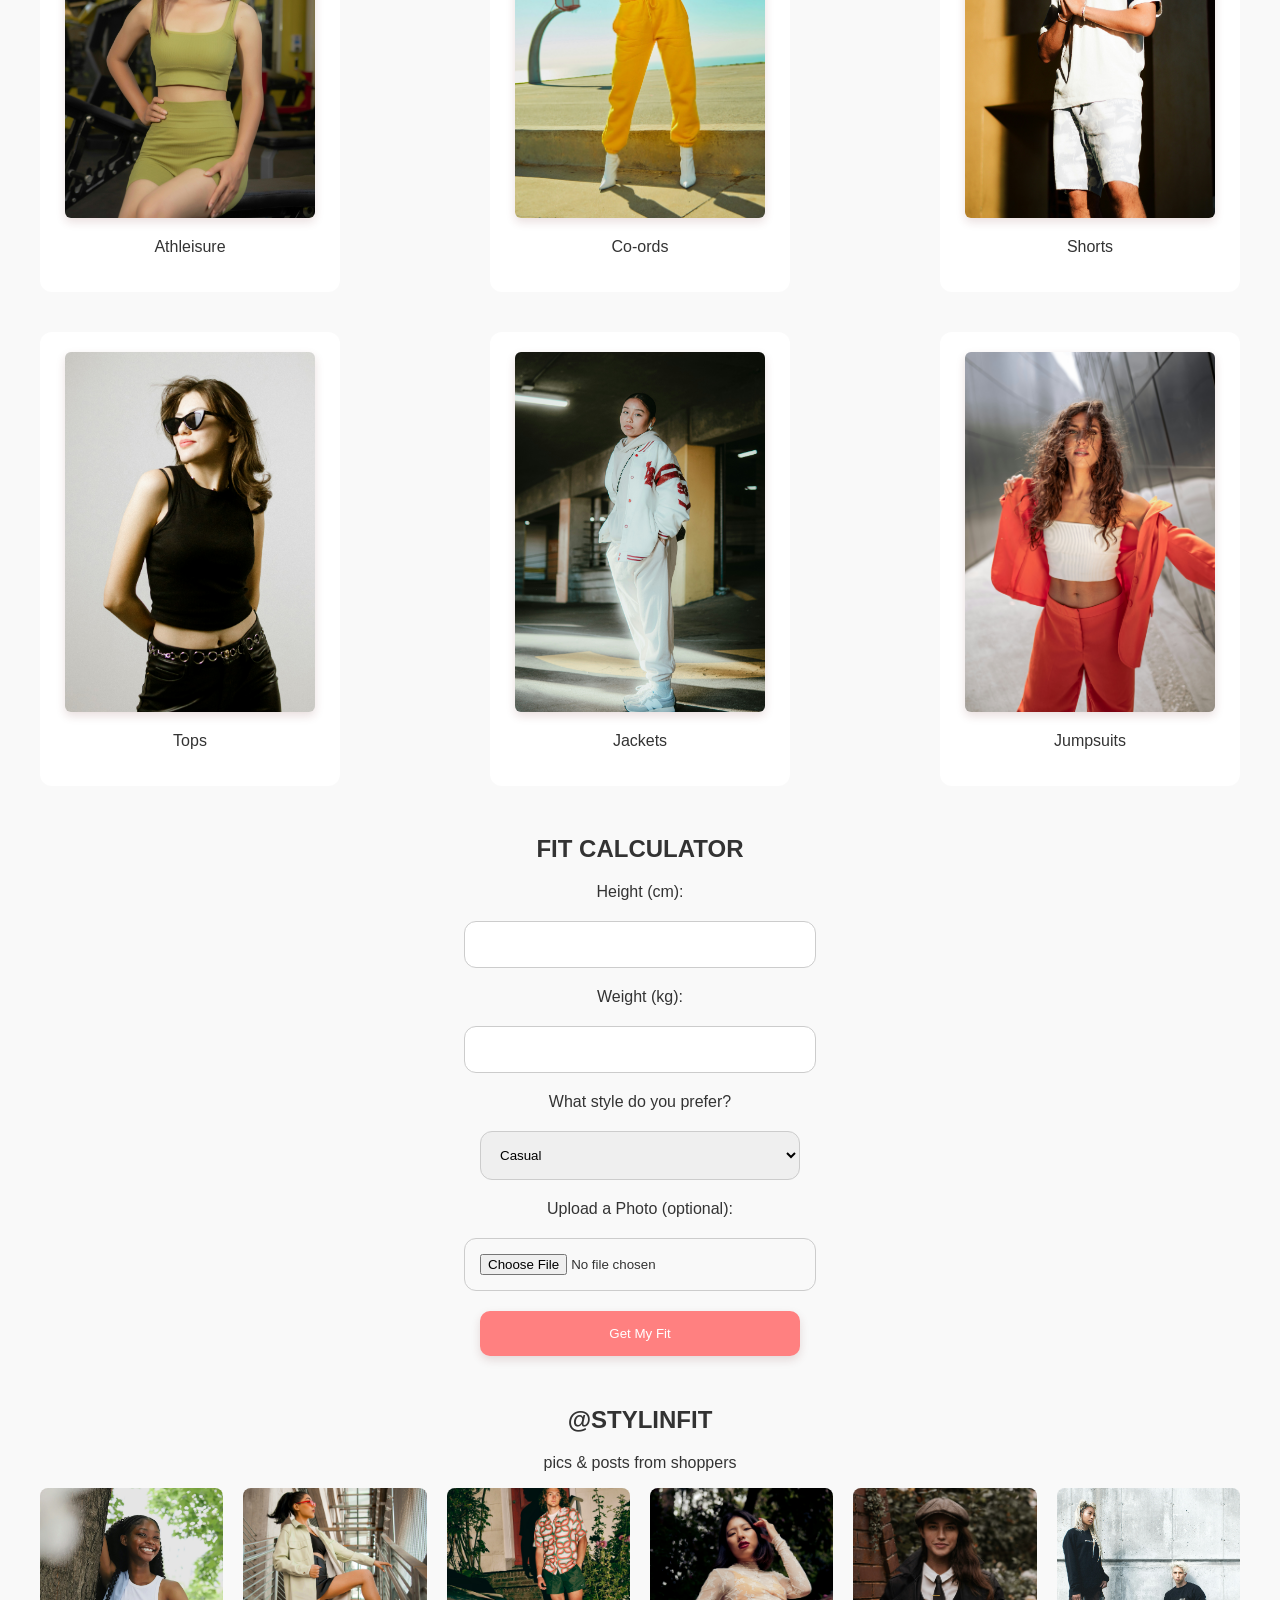
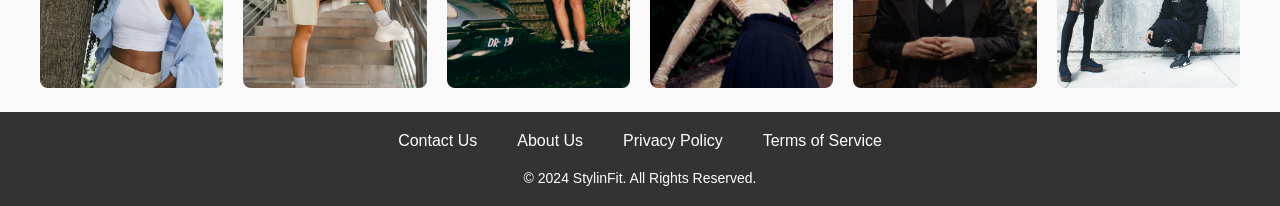
==== commit d6f8c3b0: "Update index.html" ====
--- a/index.html
+++ b/index.html
@@ -84,7 +84,7 @@
             <!-- Outfit 1 -->
             <div class="style-card">
                 <img src="athlesiure.jpg" alt="athleisure">
-                <p>athleisure</p>
+                <p>Athleisure</p>
             </div>
             <!-- Outfit 2 -->
             <div class="style-card">
